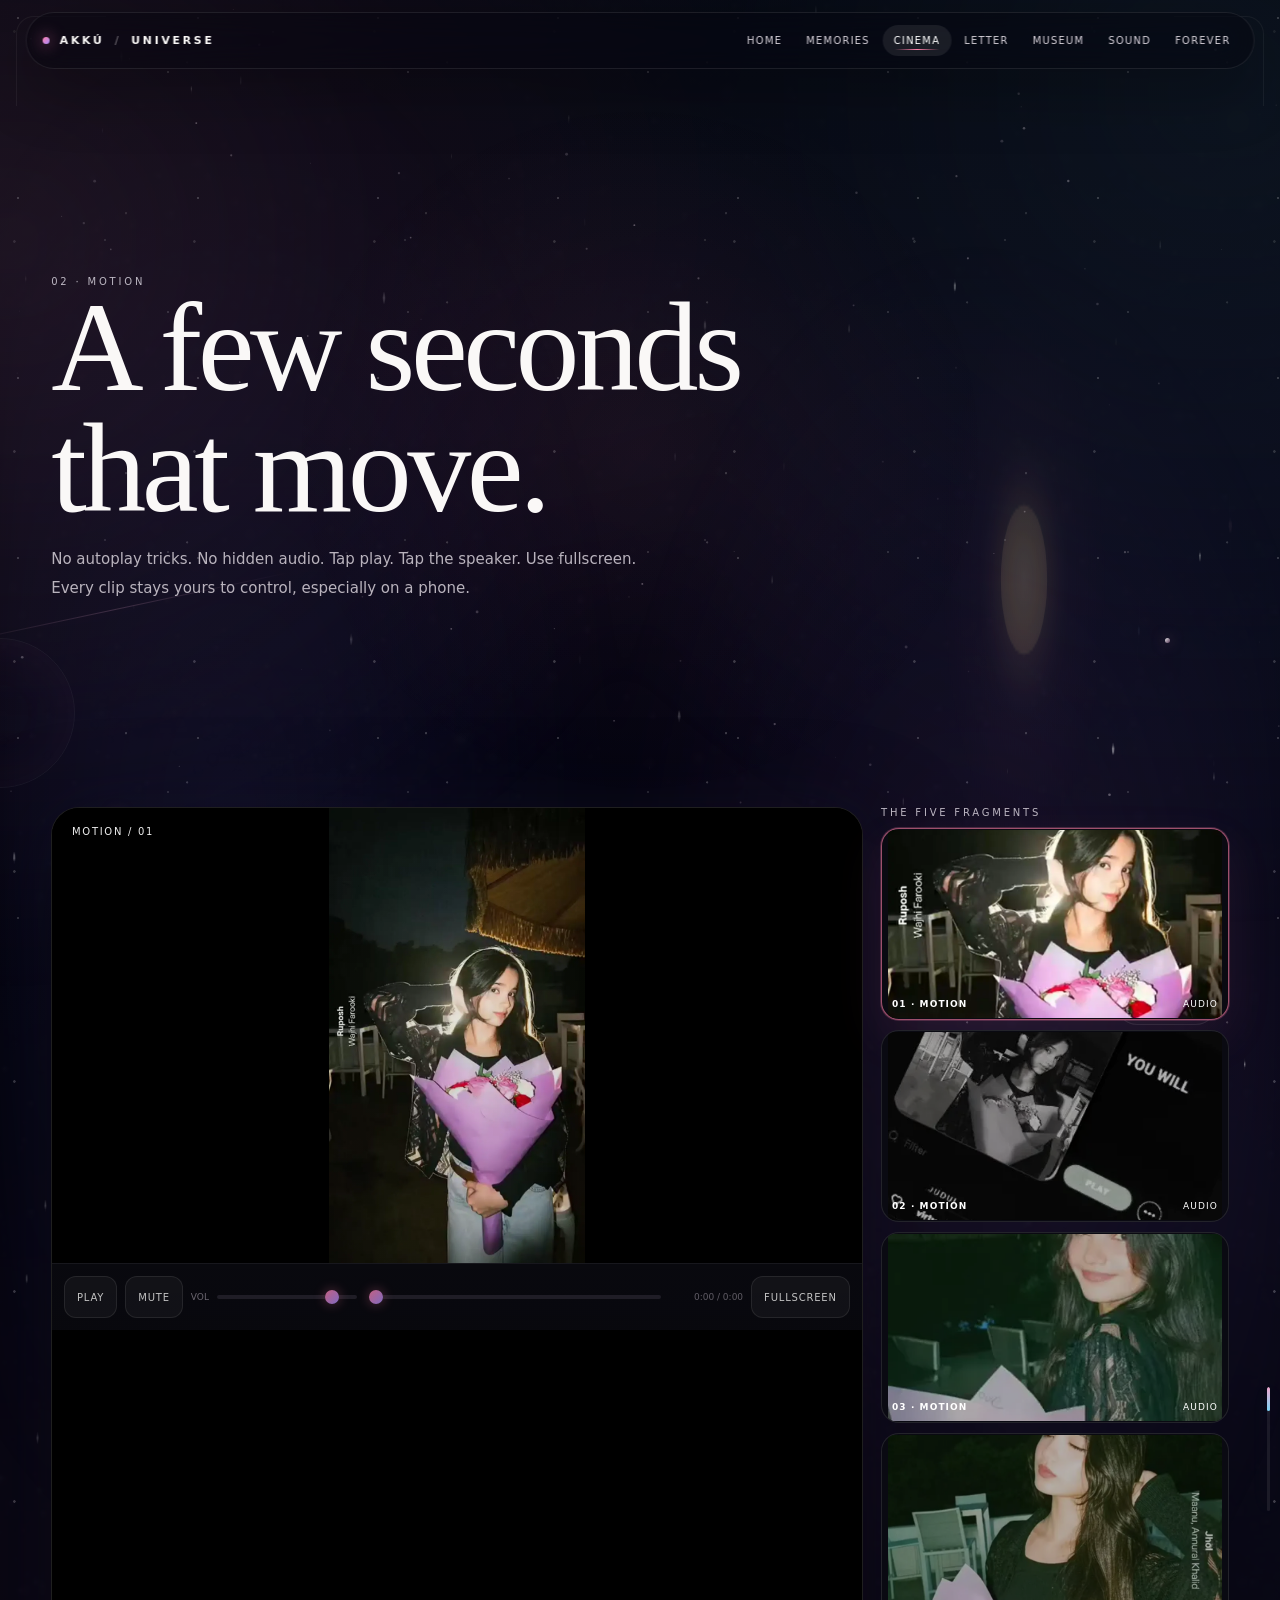
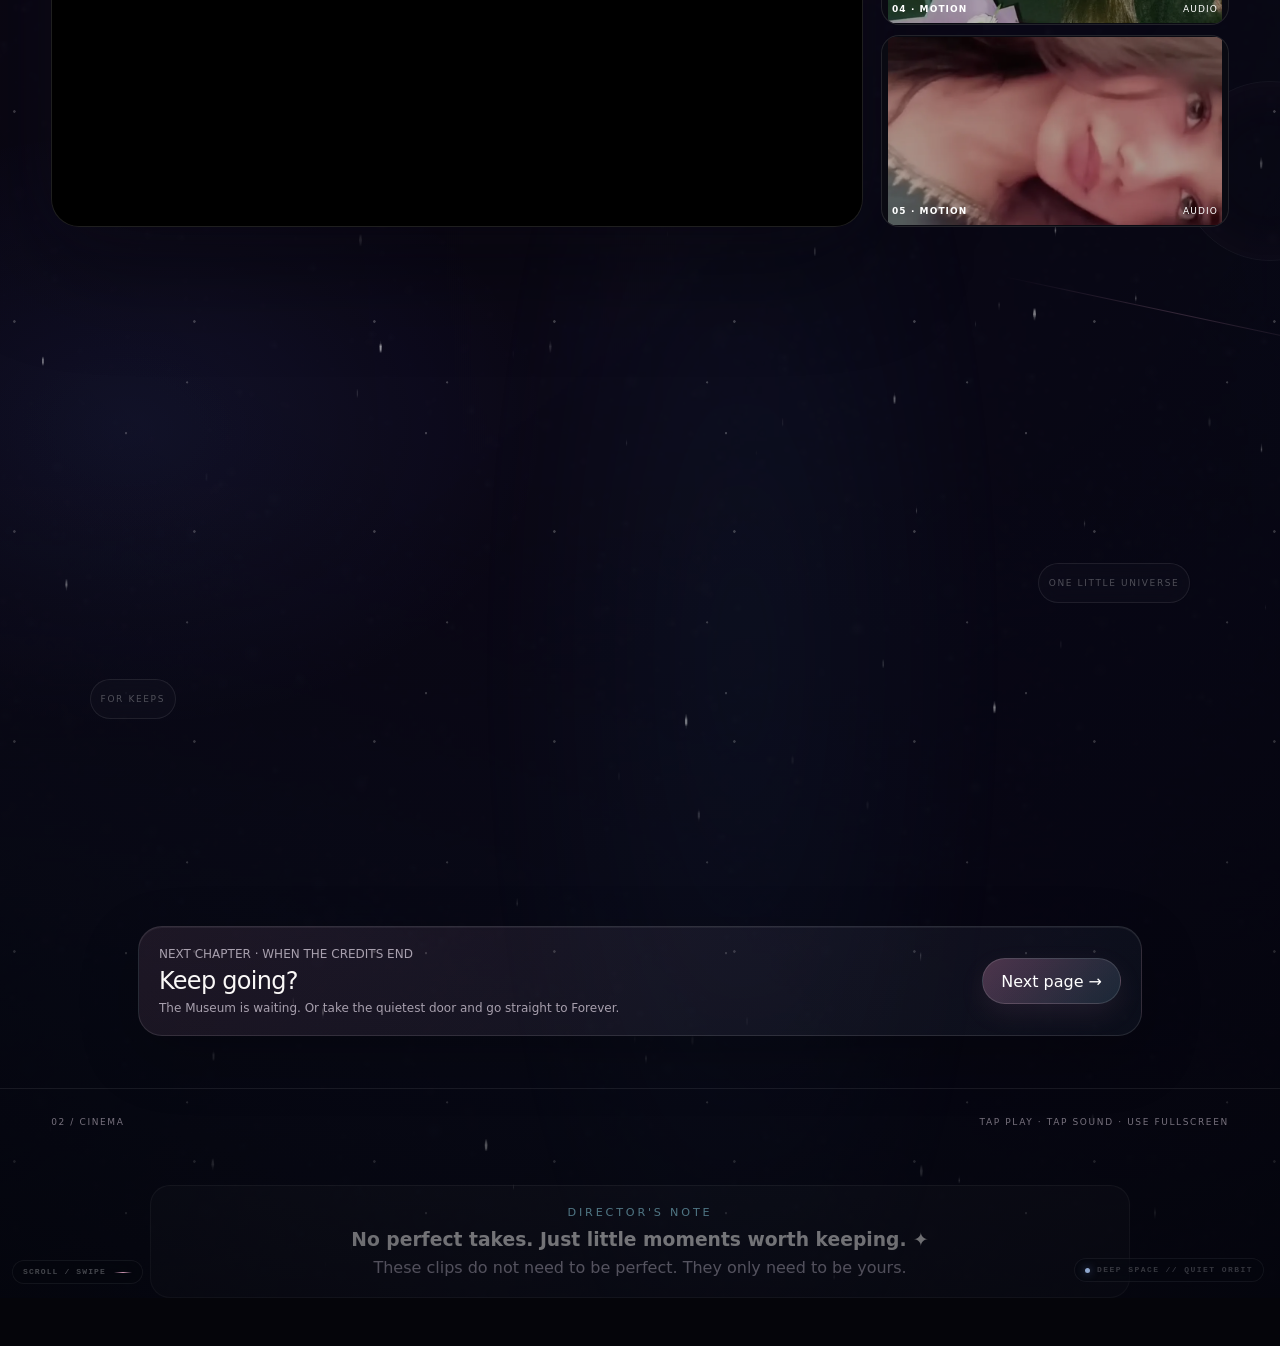
==== cinema.html @ 3331b081 "Final website update" ====
<!doctype html><html lang="en"><head><meta charset="utf-8"><meta name="viewport" content="width=device-width,initial-scale=1,viewport-fit=cover"><meta name="theme-color" content="#05050a"><link rel="stylesheet" href="styles.css"><link rel="manifest" href="manifest.json"><meta name="color-scheme" content="dark"><title>Cinema · AKKÚ</title><style id="cinema-next-12">.cinema-next-cta{max-width:1080px;margin:28px auto 54px;padding:0 18px}.cinema-next-cta .next-card{display:grid;grid-template-columns:1fr auto;gap:24px;align-items:center;padding:26px 28px;border-radius:28px;background:linear-gradient(135deg,rgba(255,160,211,.09),rgba(132,224,255,.055));border:1px solid rgba(255,255,255,.12);box-shadow:0 24px 80px rgba(0,0,0,.28),inset 0 1px rgba(255,255,255,.08)}.cinema-next-cta .eyebrow{font-size:10px;letter-spacing:.22em;text-transform:uppercase;color:#9deaff}.cinema-next-cta h3{margin:7px 0 6px;font-size:clamp(24px,4vw,38px);letter-spacing:-.03em}.cinema-next-cta p{margin:0;max-width:650px;color:#aaa7b3;line-height:1.65}.cinema-next-cta .next-actions{display:flex;gap:10px;flex-wrap:wrap;justify-content:flex-end}.cinema-next-cta a{min-height:46px;padding:0 18px;border-radius:999px;text-decoration:none;color:#fff;display:inline-flex;align-items:center;justify-content:center;border:1px solid rgba(255,255,255,.13);background:rgba(255,255,255,.05);transition:transform .25s ease,background .25s ease}.cinema-next-cta a.primary{background:linear-gradient(135deg,rgba(255,157,206,.25),rgba(141,228,255,.13))}.cinema-next-cta a:hover{transform:translateY(-3px)}@media(max-width:700px){.cinema-next-cta{padding:12px 14px 38px}.cinema-next-cta .next-card{grid-template-columns:1fr;padding:21px;border-radius:22px}.cinema-next-cta .next-actions{justify-content:stretch}.cinema-next-cta a{flex:1 1 100%}}</style>


<style id="cinema-next-ios">
.cinema-next-ios{max-width:1040px;margin:18px auto 72px;padding:0 18px}
.cinema-next-ios .card{z-index:1;
  position:relative;overflow:hidden;display:flex;align-items:center;justify-content:space-between;gap:18px;
  padding:18px 20px;border:1px solid rgba(255,255,255,.11);border-radius:24px;
  background:linear-gradient(135deg,rgba(255,170,215,.09),rgba(134,224,255,.045));
  box-shadow:0 20px 60px rgba(0,0,0,.24),inset 0 1px rgba(255,255,255,.06);
}
.cinema-next-ios .meta{color:#a8a0ae;font-size:12px;line-height:1.5}
.cinema-next-ios .title{font-size:24px;letter-spacing:-.03em;margin:4px 0}
.cinema-next-ios a{
  flex:0 0 auto;min-height:46px;padding:0 18px;border-radius:999px;text-decoration:none;color:#fff;
  display:inline-flex;align-items:center;justify-content:center;border:1px solid rgba(255,255,255,.13);
  background:linear-gradient(135deg,rgba(255,160,211,.26),rgba(133,222,255,.12));
  box-shadow:0 10px 28px rgba(255,160,211,.08);transition:transform .3s var(--ios-spring),box-shadow .3s ease
}
.cinema-next-ios a:hover{transform:translateY(-3px) scale(1.02);box-shadow:0 16px 34px rgba(255,160,211,.14)}
@media(max-width:680px){
 .cinema-next-ios{padding:0 14px 44px}
 .cinema-next-ios .card{z-index:1;display:block;padding:18px}
 .cinema-next-ios a{width:100%;margin-top:14px}
}
</style>




<style id="safe-page-transition">
body.safe-page-enter{animation:safeIn .45s cubic-bezier(.16,1,.3,1) both}
body.safe-page-exit{animation:safeOut .18s ease both;pointer-events:none}
@keyframes safeIn{from{opacity:.01;transform:translateY(6px)}to{opacity:1;transform:none}}
@keyframes safeOut{to{opacity:.9;transform:translateX(-8px);filter:blur(1px)}}
@media(prefers-reduced-motion:reduce){body.safe-page-enter,body.safe-page-exit{animation:none!important}}
</style>
<style id="akk-decorations">
:root{
  --akk-pink: rgba(255,164,214,.72);
  --akk-blue: rgba(144,226,255,.52);
  --akk-white: rgba(255,255,255,.14);
}
body{position:relative;isolation:isolate}
.akk-ambient{
  position:fixed;inset:0;z-index:0;pointer-events:none;overflow:hidden;
}
.akk-ambient::before{
  content:"";position:absolute;inset:-15%;
  background:
   radial-gradient(circle at 12% 18%,rgba(255,160,214,.10),transparent 22%),
   radial-gradient(circle at 85% 14%,rgba(126,217,255,.08),transparent 24%),
   radial-gradient(circle at 60% 82%,rgba(255,170,220,.06),transparent 25%);
  filter:blur(25px);
  animation:akkDrift 18s ease-in-out infinite alternate;
}
.akk-ambient::after{
  content:"";position:absolute;inset:0;
  opacity:.24;
  background-image:
   radial-gradient(circle at 10% 10%,rgba(255,255,255,.75) 0 1px,transparent 1.5px),
   radial-gradient(circle at 70% 30%,rgba(255,255,255,.55) 0 1px,transparent 1.5px),
   radial-gradient(circle at 35% 80%,rgba(255,255,255,.45) 0 1px,transparent 1.5px);
  background-size:180px 180px,240px 240px,300px 300px;
  animation:akkStars 24s linear infinite;
}
.akk-deco{
  position:fixed;inset:0;z-index:1;pointer-events:none;
}
.akk-deco .corner{
  position:absolute;width:90px;height:90px;opacity:.55;
  border:1px solid rgba(255,255,255,.10);
}
.akk-deco .tl{left:16px;top:16px;border-right:0;border-bottom:0;border-radius:18px 0 0 0}
.akk-deco .tr{right:16px;top:16px;border-left:0;border-bottom:0;border-radius:0 18px 0 0}
.akk-deco .bl{left:16px;bottom:16px;border-right:0;border-top:0;border-radius:0 0 0 18px}
.akk-deco .br{right:16px;bottom:16px;border-left:0;border-top:0;border-radius:0 0 18px 0}
.akk-deco .orbit{
  position:absolute;width:150px;height:150px;border-radius:50%;
  border:1px solid rgba(255,255,255,.05);
  box-shadow:0 0 60px rgba(255,160,214,.04) inset;
}
.akk-deco .o1{left:-75px;top:22%}
.akk-deco .o2{right:-80px;top:58%;width:180px;height:180px}
.akk-deco .spark{
  position:absolute;width:5px;height:5px;border-radius:50%;
  background:linear-gradient(135deg,rgba(255,255,255,.9),rgba(255,159,213,.3));
  box-shadow:0 0 14px rgba(255,170,218,.5);
  animation:akkFloat 5s ease-in-out infinite;
}
.akk-deco .s1{left:9%;top:28%}.akk-deco .s2{left:91%;top:22%;animation-delay:1s}
.akk-deco .s3{left:15%;top:72%;animation-delay:2s}.akk-deco .s4{left:84%;top:79%;animation-delay:3s}
.akk-deco .pill{
  position:absolute;padding:7px 10px;border-radius:999px;
  border:1px solid rgba(255,255,255,.08);
  background:rgba(255,255,255,.02);
  color:rgba(255,255,255,.28);font-size:9px;letter-spacing:.18em;text-transform:uppercase;
  backdrop-filter:blur(12px);-webkit-backdrop-filter:blur(12px);
}
.akk-deco .p1{left:5%;top:48%}.akk-deco .p2{right:5%;top:34%}
.akk-deco .p3{left:7%;bottom:20%}.akk-deco .p4{right:7%;bottom:24%}
.akk-glowline{
  position:fixed;z-index:1;pointer-events:none;height:1px;width:28vw;max-width:420px;
  background:linear-gradient(90deg,transparent,rgba(255,183,221,.4),transparent);
  filter:blur(.6px);opacity:.45;transform:rotate(-12deg);
}
.akk-glowline.l1{top:21%;left:-5%}.akk-glowline.l2{top:66%;right:-6%;transform:rotate(12deg)}
@keyframes akkDrift{from{transform:translate3d(-1.5%,0,0) scale(1)}to{transform:translate3d(1.5%,1%,0) scale(1.04)}}
@keyframes akkStars{from{transform:translate3d(0,0,0)}to{transform:translate3d(-30px,-18px,0)}}
@keyframes akkFloat{0%,100%{transform:translate3d(0,0,0) scale(.8);opacity:.28}50%{transform:translate3d(0,-14px,0) scale(1.2);opacity:.9}}
@media(max-width:700px){
 .akk-deco .corner{width:55px;height:55px}
 .akk-deco .pill{display:none}
 .akk-deco .o1,.akk-deco .o2{opacity:.45}
 .akk-glowline{width:34vw}
}
@media(prefers-reduced-motion:reduce){
 .akk-ambient::before,.akk-ambient::after,.akk-deco .spark,{animation:none!important}
}
</style>


<style id="akk-galaxy-background">
.akk-cosmos{position:fixed;inset:0;z-index:1;pointer-events:none;overflow:hidden}
.akk-cosmos canvas{width:100%;height:100%;display:block;opacity:.9}
.akk-cosmos .galaxy-haze{position:absolute;inset:0;background:radial-gradient(ellipse at 18% 28%,rgba(105,115,255,.08),transparent 27%),radial-gradient(ellipse at 76% 34%,rgba(214,128,245,.08),transparent 28%),radial-gradient(ellipse at 58% 78%,rgba(95,193,255,.05),transparent 25%);filter:blur(16px)}
.akk-cosmos .cosmic-vignette{position:absolute;inset:0;background:radial-gradient(circle at 50% 50%,transparent 38%,rgba(2,3,9,.28) 72%,rgba(2,3,9,.72) 100%)}
.akk-cosmos .cosmic-hud{position:absolute;right:16px;bottom:16px;display:flex;gap:7px;align-items:center;padding:7px 10px;border-radius:999px;background:rgba(8,9,17,.24);border:1px solid rgba(255,255,255,.06);backdrop-filter:blur(12px);color:rgba(255,255,255,.2);font:600 8px/1 ui-monospace,SFMono-Regular,Menlo,monospace;letter-spacing:.18em;text-transform:uppercase}
.akk-cosmos .dot{width:5px;height:5px;border-radius:50%;background:rgba(177,208,255,.8);box-shadow:0 0 9px rgba(146,189,255,.55)}
@media(max-width:700px){.akk-cosmos .cosmic-hud{display:none}}
@media(prefers-reduced-motion:reduce){.akk-cosmos{display:none!important}}
</style>
<style id="akk-brightness-fix">
/* Keep the cosmic background atmospheric while restoring readable luminance on later rooms. */
body::after{
  content:"";
  position:fixed;
  inset:0;
  z-index:0;
  pointer-events:none;
  background:linear-gradient(
    180deg,
    rgba(255,255,255,.025) 0%,
    rgba(255,255,255,.012) 52%,
    rgba(255,255,255,.035) 100%
  );
  opacity:.8;
}
main,.screen,.page,.room,.museum-wrap,.letter-wrap,.cinema-wrap,.sound-wrap,.memory-wrap{
  position:relative;
  z-index:3;
}
@media(max-width:700px){
  body::after{opacity:.92}
}
</style>

<style id="akk-late-room-brightness">
/* Later-room readability: lift surfaces without washing out the night-sky aesthetic. */
.museum-wrap, .letter-wrap, .cinema-wrap, .sound-wrap, .memory-wrap{
  filter:brightness(1.07) saturate(1.03);
}
.museum-wrap .card, .letter-wrap .card, .cinema-wrap .card, .sound-wrap .card, .memory-wrap .card{
  box-shadow:0 18px 70px rgba(0,0,0,.18),inset 0 1px rgba(255,255,255,.055);
}
</style>

<style id="akk-rich-decor">
.akk-rich-layer{
 position:fixed;inset:0;z-index:2;pointer-events:none;overflow:hidden;mix-blend-mode:normal;opacity:.12;
}
.akk-rich-layer .dust{
 position:absolute;inset:-10%;
 background-image:url("assets/cosmic_decor/cosmic_layer_1.webp");
 background-size:cover;background-position:center;
 animation:akkDust 40s ease-in-out infinite alternate;
}
.akk-rich-layer .neb{
 position:absolute;inset:-12%;
 background-image:url("assets/cosmic_decor/cosmic_layer_2.webp");
 background-size:cover;mix-blend-mode:screen;opacity:.7;
 animation:akkNeb 52s linear infinite alternate;
}
.akk-rich-layer .flare{
 position:absolute;inset:-8%;
 background-image:url("assets/cosmic_decor/cosmic_layer_3.webp");
 background-size:cover;opacity:.46;
 animation:akkFlare 34s ease-in-out infinite alternate;
}
.akk-rich-layer img{
 position:absolute;right:-3vw;top:7vh;width:min(26vw,320px);height:auto;opacity:.16;
 filter:drop-shadow(0 0 28px rgba(255,170,210,.22));
 animation:akkOrbitFloat 18s ease-in-out infinite;
}
@keyframes akkDust{from{transform:translate3d(-2%,-1%,0) scale(1.02)}to{transform:translate3d(2%,1%,0) scale(1.06)}}
@keyframes akkNeb{from{transform:translate3d(2%,0,0) rotate(-.4deg)}to{transform:translate3d(-2%,1%,0) rotate(.4deg)}}
@keyframes akkFlare{from{transform:translate3d(0,2%,0) scale(1.03)}to{transform:translate3d(-1%,-2%,0) scale(1.08)}}
@keyframes akkOrbitFloat{0%,100%{transform:translate3d(0,0,0) rotate(-3deg)}50%{transform:translate3d(-10px,13px,0) rotate(2deg)}}
@media(max-width:700px){.akk-rich-layer{opacity:.14}.akk-rich-layer img{width:190px;top:5vh;right:-55px;opacity:.18}}
@media(prefers-reduced-motion:reduce){.akk-rich-layer *{animation:none!important}}
</style>

<style id="akk-scroll-tech">
html{scroll-behavior:smooth}
body{--akk-scroll-p:0}
.akk-scroll-ui{position:fixed;right:10px;top:50%;transform:translateY(-50%);z-index:9996;width:3px;height:124px;border-radius:999px;background:rgba(255,255,255,.08);box-shadow:0 0 20px rgba(150,210,255,.08);pointer-events:none;overflow:hidden}
.akk-scroll-ui::after{content:"";position:absolute;left:0;top:0;width:100%;height:calc(24px + var(--akk-scroll-p)*100px);max-height:100%;border-radius:999px;background:linear-gradient(180deg,rgba(255,176,216,.95),rgba(128,221,255,.95));box-shadow:0 0 16px rgba(150,210,255,.35)}
.akk-velocity-glow{position:fixed;inset:0;z-index:9995;pointer-events:none;opacity:0;background:radial-gradient(circle at 50% 50%,rgba(152,214,255,.06),transparent 38%);transition:opacity .18s ease}
body.akk-fast-scroll .akk-velocity-glow{opacity:1}
/* Safe scroll animation: content is ALWAYS visible; motion is progressive only. */
.akk-reveal{opacity:1;transform:translate3d(0,20px,0);transition:transform .58s cubic-bezier(.16,1,.3,1)}
.akk-reveal.is-visible{transform:none}
.akk-parallax{--akk-px:0;transform:translate3d(0,var(--akk-px),0);transition:transform .12s linear}
.akk-swipe-cue{position:fixed;left:12px;bottom:14px;z-index:9994;display:flex;align-items:center;gap:8px;padding:7px 10px;border-radius:999px;color:rgba(255,255,255,.26);font:600 8px/1 ui-monospace,SFMono-Regular,Menlo,monospace;letter-spacing:.14em;text-transform:uppercase;background:rgba(8,9,17,.22);border:1px solid rgba(255,255,255,.06);backdrop-filter:blur(12px);pointer-events:none}
.akk-swipe-cue i{display:inline-block;width:18px;height:1px;background:linear-gradient(90deg,transparent,rgba(255,186,220,.8),transparent);position:relative;overflow:hidden}.akk-swipe-cue i::after{content:"";position:absolute;left:-100%;top:0;width:100%;height:100%;background:#fff;animation:akkSweep 1.6s cubic-bezier(.16,1,.3,1) infinite}
@keyframes akkSweep{to{left:100%}}
/* Guarantee page content stays above every decorative fixed layer. */
main,.topbar,nav,footer,.footer{position:relative;z-index:8}
main > *,main section,main article,.museum-wrap,.forever-panel,.end-card{position:relative;z-index:8}
@media(max-width:700px){.akk-scroll-ui{right:6px;height:86px}.akk-swipe-cue{left:8px;bottom:9px;font-size:7px}}
@media(prefers-reduced-motion:reduce){.akk-reveal{transform:none;transition:none}.akk-parallax{transform:none!important}.akk-swipe-cue,.akk-velocity-glow{display:none}}
</style>
<style id="akk-final-safety">
main,.topbar,footer{position:relative;z-index:8}
.museum-wrap,.museum-next,.museum-top-next,.forever-hero,.forever-chapters,.forever-panel,.end-card,.forever-end-nav{position:relative;z-index:8}
.akk-rich-layer,.akk-cosmos,.akk-ambient,.akk-deco,.akk-glowline{z-index:1!important}
/* These rooms should never become visually empty due to a missed animation callback. */
.museum-wrap,.museum-next,.museum-top-next,.forever-panel,.end-card{opacity:1!important;visibility:visible!important}
</style></head><body><nav class="topbar"><a class="brand" href="index.html"><span class="brand-dot"></span>AKKÚ <i>/</i> UNIVERSE</a><div class="nav-links"><a href="index.html">Home</a><a href="memories.html">Memories</a><a class="active" href="cinema.html">Cinema</a><a href="letter.html">Letter</a><a href="museum.html">Museum</a><a href="soundtrack.html">Sound</a><a href="forever.html">Forever</a></div><button class="nav-menu" data-menu>☰</button></nav><div class="mobile-menu" data-menu-panel><div class="mobile-menu-inner"><div class="mini-label">THE ROOMS</div><a href="index.html">00 · Home</a><a href="memories.html">01 · Memories</a><a href="cinema.html">02 · Cinema</a><a href="letter.html">03 · Letter</a><a href="museum.html">04 · Museum</a><a href="soundtrack.html">05 · Soundtrack</a><a href="forever.html">06 · Forever</a></div></div><div class="cursor"></div><div class="lumen"></div><div class="page-wipe" data-page-wipe><span>opening the next room</span></div><div class="toast" data-toast></div><div class="progress"><span data-progress></span></div>
<main><section class="room-hero"><div class="wrap"><div class="eyebrow reveal">02 · motion</div><h1 class="display reveal">A few seconds<br>that move.</h1><p class="reveal">No autoplay tricks. No hidden audio. Tap play. Tap the speaker. Use fullscreen. Every clip stays yours to control, especially on a phone.</p></div></section><section class="cinema-layout"><div class="wrap cinema-grid"><div class="video-frame reveal"><div class="video-title" data-v-title>motion / 01</div><div class="video-overlay"></div><video data-main-video playsinline preload="metadata" poster="assets/v01.webp"></video><div class="video-controls"><button data-v-play>Play</button><button data-v-mute>Sound on</button><label style="display:flex;align-items:center;gap:6px;font-size:9px;color:#8d8794">VOL <input class="range" data-v-volume type="range" min="0" max="1" step=".01" value=".86"></label><input class="range wide" data-v-seek type="range" min="0" max="100" value="0"><span data-v-time style="font-size:9px;color:#7f7a86;min-width:72px;text-align:right">0:00 / 0:00</span><button data-video-fullscreen>Fullscreen</button></div></div><div class="video-side reveal"><div class="mini-label">THE FIVE FRAGMENTS</div><button class="video-thumb active" data-video-index="0"><img src="assets/v01.webp" alt="video 1"><span class="meta"><b>01 · motion</b><span>audio</span></span></button><button class="video-thumb" data-video-index="1"><img src="assets/v02.webp" alt="video 2"><span class="meta"><b>02 · motion</b><span>audio</span></span></button><button class="video-thumb" data-video-index="2"><img src="assets/v03.webp" alt="video 3"><span class="meta"><b>03 · motion</b><span>audio</span></span></button><button class="video-thumb" data-video-index="3"><img src="assets/v04.webp" alt="video 4"><span class="meta"><b>04 · motion</b><span>audio</span></span></button><button class="video-thumb" data-video-index="4"><img src="assets/v05.webp" alt="video 5"><span class="meta"><b>05 · motion</b><span>audio</span></span></button></div></div></section><section class="cinema-note"><div class="wrap"><div class="cinema-note-card reveal"><div class="mini-label">A LITTLE NOTE FROM THE CUTTING ROOM</div><h2>Keep the volume up.<br>Some memories sound better in motion.</h2><p>These little clips do not need to be perfect. They just need to be yours. Watch one, smile, replay it, and let the ordinary bits become the ones you remember most.</p><div class="cinema-note-pills"><span>play it twice</span><span>notice the tiny things</span><span>keep the moment</span></div></div></div></section>
<section class="cinema-next-ios" aria-label="Next room">
  <div class="card">
    <div>
      <div class="meta">NEXT CHAPTER · WHEN THE CREDITS END</div>
      <div class="title">Keep going?</div>
      <div class="meta">The Museum is waiting. Or take the quietest door and go straight to Forever.</div>
    </div>
    <a href="museum.html">Next page →</a>
  </div>
</section>
</main><footer class="footer"><div>02 / CINEMA</div><div class="footer-right">tap play · tap sound · use fullscreen</div></footer>
<section id="cinema-bottom-note" style="max-width:980px;margin:24px auto 48px;padding:20px 18px;border-radius:20px;background:rgba(255,255,255,.035);border:1px solid rgba(255,255,255,.1);text-align:center">
  <div style="font-size:.7rem;letter-spacing:.25em;text-transform:uppercase;color:#9deaff">director's note</div>
  <h3 style="margin:10px 0 8px">No perfect takes. Just little moments worth keeping. ✦</h3>
  <p style="margin:0;color:#bdb6c8">These clips do not need to be perfect. They only need to be yours.</p>
</section>




</div><script src="app.js"></script>


<script id="safe-page-transition-js">
(()=>{
 const reduce=matchMedia?.('(prefers-reduced-motion: reduce)')?.matches;
 if(!reduce) requestAnimationFrame(()=>document.body.classList.add('safe-page-enter'));
 document.addEventListener('click',e=>{
  const a=e.target.closest('a[href]'); if(!a) return;
  const h=a.getAttribute('href');
  if(!h || h[0]==='#' || /^(https?:|mailto:|tel:|javascript:)/i.test(h) || a.target==='_blank') return;
  let u; try{u=new URL(h,location.href)}catch{return}
  if(u.origin!==location.origin || reduce) return;
  e.preventDefault(); document.body.classList.add('safe-page-exit'); setTimeout(()=>location.assign(u.href),150);
 },{passive:false});
})();
</script>
<script id="akk-decorations-js">
(()=>{"use strict";
const reduce=window.matchMedia?.("(prefers-reduced-motion: reduce)")?.matches;
const ambient=document.createElement("div");ambient.className="akk-ambient";
const deco=document.createElement("div");deco.className="akk-deco";
deco.innerHTML=`
  <span class="corner tl"></span><span class="corner tr"></span>
  <span class="corner bl"></span><span class="corner br"></span>
  <span class="orbit o1"></span><span class="orbit o2"></span>
  <span class="spark s1"></span><span class="spark s2"></span><span class="spark s3"></span><span class="spark s4"></span>
  <span class="pill p1">made slowly</span><span class="pill p2">stay awhile</span>
  <span class="pill p3">for keeps</span><span class="pill p4">one little universe</span>
`;
document.body.prepend(ambient,deco);
const l1=document.createElement("div");l1.className="akk-glowline l1";
const l2=document.createElement("div");l2.className="akk-glowline l2";
document.body.append(l1,l2);
if(!reduce){
  const count=window.innerWidth<700?5:8;
  for(let i=0;i<count;i++){
    const p=document.createElement("span");p.className="";
    p.style.left=(5+Math.random()*90)+"vw";
    p.style.animationDelay=(-Math.random()*9)+"s";
    p.style.animationDuration=(7+Math.random()*5)+"s";
    document.body.appendChild(p);
  }
}
})();
</script>


<script id="akk-galaxy-background-js">
(()=>{"use strict";const reduce=window.matchMedia?.("(prefers-reduced-motion: reduce)")?.matches;if(reduce)return;
const wrap=document.createElement("div");wrap.className="akk-cosmos";wrap.innerHTML='<canvas aria-hidden="true"></canvas><div class="galaxy-haze"></div><div class="cosmic-vignette"></div><div class="cosmic-hud"><span class="dot"></span><span>deep space // quiet orbit</span></div>';document.body.prepend(wrap);
const c=wrap.querySelector("canvas"),ctx=c.getContext("2d",{alpha:true});let dpr=Math.min(devicePixelRatio||1,1.5),w=0,h=0,t=0,last=performance.now(),lastFrame=0;
function resize(){dpr=Math.min(devicePixelRatio||1,2);w=innerWidth;h=innerHeight;c.width=w*dpr;c.height=h*dpr;ctx.setTransform(dpr,0,0,dpr,0,0)}addEventListener("resize",resize,{passive:true});resize();
const stars=Array.from({length:Math.min(180,Math.max(90,Math.floor(w*h/9000)))},()=>({x:Math.random(),y:Math.random(),r:.3+Math.random()*1.1,a:.12+Math.random()*.55,p:Math.random()*6.28,s:.35+Math.random()*1.2}));
const neb=Array.from({length:7},(_,i)=>({x:.08+Math.random()*.84,y:.08+Math.random()*.84,rx:.1+.08*Math.random(),ry:.035+.035*Math.random(),rot:Math.random()*6.28,a:.018+.022*Math.random(),h:i%2}));
const planets=[{d:.14,r:1.2,sp:.22,c:"rgba(160,190,255,.55)"},{d:.25,r:1.8,sp:-.13,c:"rgba(255,200,225,.5)"},{d:.36,r:2.3,sp:.08,c:"rgba(160,228,255,.46)"},{d:.48,r:1.5,sp:.055,c:"rgba(214,171,255,.45)"}];
function draw(now=performance.now()){if(now-lastFrame<33){requestAnimationFrame(draw);return}lastFrame=now;const dt=Math.min(.05,(now-last)/1000);last=now;t+=dt;ctx.clearRect(0,0,w,h);
for(const s of stars){const tw=.55+.45*Math.sin(t*s.s+s.p);ctx.globalAlpha=s.a*tw;ctx.fillStyle="#fff";ctx.beginPath();ctx.arc(s.x*w,s.y*h,s.r,0,6.283);ctx.fill()}
for(const n of neb){ctx.save();ctx.translate(n.x*w,n.y*h);ctx.rotate(n.rot+t*.003*(n.h?1:-1));const g=ctx.createRadialGradient(0,0,0,0,0,n.rx*w);g.addColorStop(0,n.h?`rgba(202,170,255,${n.a})`:`rgba(110,196,255,${n.a})`);g.addColorStop(1,"rgba(0,0,0,0)");ctx.scale(1,n.ry/n.rx);ctx.fillStyle=g;ctx.beginPath();ctx.arc(0,0,n.rx*w,0,6.283);ctx.fill();ctx.restore()}
ctx.save();ctx.translate(w*.52,h*.55);ctx.rotate(-.27);const bw=Math.max(w,h)*1.25,bh=Math.max(90,h*.22),band=ctx.createLinearGradient(-bw*.5,0,bw*.5,0);band.addColorStop(0,"rgba(0,0,0,0)");band.addColorStop(.22,"rgba(120,140,255,.025)");band.addColorStop(.48,"rgba(237,218,255,.09)");band.addColorStop(.62,"rgba(142,171,255,.035)");band.addColorStop(1,"rgba(0,0,0,0)");ctx.fillStyle=band;ctx.filter="blur(12px)";ctx.fillRect(-bw*.5,-bh*.5,bw,bh);ctx.filter="none";ctx.restore();
const cx=w*.8,cy=h*.2,base=Math.min(w,h)*.92,sun=Math.max(10,base*.028);
for(const p of planets){const rd=base*p.d;ctx.save();ctx.translate(cx,cy);ctx.rotate(t*p.sp);ctx.strokeStyle="rgba(220,225,255,.08)";ctx.lineWidth=.8;ctx.beginPath();ctx.arc(0,0,rd,0,6.283);ctx.stroke();ctx.rotate(t*p.sp*.25);ctx.fillStyle=p.c;ctx.shadowColor=p.c;ctx.shadowBlur=8;ctx.beginPath();ctx.arc(rd,0,p.r,0,6.283);ctx.fill();ctx.restore()}
const g=ctx.createRadialGradient(cx,cy,0,cx,cy,sun*4);g.addColorStop(0,"rgba(255,247,220,.95)");g.addColorStop(.16,"rgba(255,202,125,.8)");g.addColorStop(.46,"rgba(255,145,186,.18)");g.addColorStop(1,"rgba(255,120,180,0)");ctx.fillStyle=g;ctx.beginPath();ctx.arc(cx,cy,sun*4,0,6.283);ctx.fill();ctx.fillStyle="rgba(255,219,150,.92)";ctx.shadowColor="rgba(255,183,120,.5)";ctx.shadowBlur=18;ctx.beginPath();ctx.arc(cx,cy,sun,0,6.283);ctx.fill();ctx.shadowBlur=0;requestAnimationFrame(draw)}requestAnimationFrame(draw);
})();
</script>
<script id="akk-rich-decor-js">
(()=>{"use strict";
const reduce=window.matchMedia?.("(prefers-reduced-motion: reduce)")?.matches;
const wrap=document.createElement("div");wrap.className="akk-rich-layer";
wrap.innerHTML='<div class="dust"></div><div class="neb"></div><div class="flare"></div><img src="assets/cosmic_decor/solar_orbit_overlay.svg" alt="" aria-hidden="true">';
document.body.prepend(wrap);
if(reduce) wrap.style.opacity=".08";
})();
</script>

<script id="akk-scroll-tech-js">
(()=>{"use strict";
const reduce=window.matchMedia?.("(prefers-reduced-motion: reduce)")?.matches;
const ui=document.createElement("div");ui.className="akk-scroll-ui";
const glow=document.createElement("div");glow.className="akk-velocity-glow";
const cue=document.createElement("div");cue.className="akk-swipe-cue";cue.innerHTML="<span>scroll / swipe</span><i></i>";
document.body.append(ui,glow,cue);
const candidates=[...document.querySelectorAll("main > section, main > article, .forever-panel, .museum-wrap, .museum-next, .museum-top-next, .end-card")];
candidates.slice(0,140).forEach((el,i)=>{if(!el.classList.contains("akk-reveal"))el.classList.add("akk-reveal");if(i%3===1)el.style.transitionDelay=".05s";if(i%3===2)el.style.transitionDelay=".1s";});
if(!reduce && "IntersectionObserver" in window){const io=new IntersectionObserver(entries=>entries.forEach(e=>{if(e.isIntersecting){e.target.classList.add("is-visible");io.unobserve(e.target)}}),{threshold:.02,rootMargin:"180px 0px 120px 0px"});document.querySelectorAll(".akk-reveal").forEach(el=>io.observe(el));}
else document.querySelectorAll(".akk-reveal").forEach(el=>el.classList.add("is-visible"));
let lastY=scrollY,lastT=performance.now(),raf=0,fastTimer=0;
function tick(){raf=0;const max=Math.max(1,document.documentElement.scrollHeight-innerHeight);document.body.style.setProperty("--akk-scroll-p",(Math.max(0,Math.min(1,scrollY/max))).toFixed(3));const now=performance.now(),dy=scrollY-lastY,dt=Math.max(16,now-lastT),vel=Math.min(2.4,Math.abs(dy)/(dt/16));if(!reduce&&vel>.85){document.body.classList.add("akk-fast-scroll");clearTimeout(fastTimer);fastTimer=setTimeout(()=>document.body.classList.remove("akk-fast-scroll"),160);}lastY=scrollY;lastT=now;}
addEventListener("scroll",()=>{if(!raf)raf=requestAnimationFrame(tick)},{passive:true});addEventListener("resize",tick,{passive:true});tick();
if(!reduce){const pars=[...document.querySelectorAll(".room-hero,.forever-hero")].slice(0,6);let pr=0;const onP=()=>{pars.forEach((el,i)=>{const r=el.getBoundingClientRect();if(r.bottom<0||r.top>innerHeight)return;const k=(i%2+1)*.018;el.style.setProperty("--akk-px",((innerHeight/2-(r.top+r.height/2))*k).toFixed(1)+"px")})};addEventListener("scroll",()=>{if(!pr)pr=requestAnimationFrame(()=>{pr=0;onP()})},{passive:true});onP();}
})();
</script>
</body></html>
---- styles.css ----
:root{
  --bg:#05050a;--bg2:#0b0a12;--ink:#faf8f7;--muted:#aaa7b1;--soft:#d9d5de;--line:rgba(255,255,255,.11);
  --rose:#ff7fa9;--rose2:#ffc2d4;--violet:#a98cff;--cyan:#9bdfff;--gold:#ffd7a4;
  --ease:cubic-bezier(.18,.86,.22,1);--max:1420px;--mx:50vw;--my:50vh;--vh:1vh
}
*{box-sizing:border-box}
html{background:var(--bg);color-scheme:dark;scroll-behavior:smooth}
body{margin:0;overflow-x:hidden;background:
 radial-gradient(1000px 700px at 70% -10%,rgba(169,140,255,.13),transparent 60%),
 radial-gradient(900px 700px at 10% 25%,rgba(255,127,169,.10),transparent 60%),
 linear-gradient(180deg,#05050a,#080710 55%,#05050a);color:var(--ink);font-family:Inter,ui-sans-serif,system-ui,-apple-system,BlinkMacSystemFont,"Segoe UI",sans-serif}
body::before{content:"";position:fixed;inset:0;pointer-events:none;z-index:1;background:radial-gradient(420px 420px at var(--mx) var(--my),rgba(255,255,255,.055),transparent 62%)}
body::after{content:"";position:fixed;inset:0;pointer-events:none;z-index:9990;opacity:.08;background-image:radial-gradient(rgba(255,255,255,.22) 1px,transparent 1px);background-size:3px 3px;mix-blend-mode:soft-light}
a{color:inherit}
button,a{font:inherit}
button{cursor:pointer}
img,video{display:block;max-width:100%}
:focus-visible{outline:2px solid var(--rose2);outline-offset:4px}

/* global chrome */
.progress{position:fixed;top:0;left:0;right:0;height:2px;z-index:12000;background:transparent}
.progress span{display:block;height:100%;width:0;background:linear-gradient(90deg,var(--rose),var(--violet),var(--cyan));box-shadow:0 0 20px rgba(255,127,169,.5)}
.topbar{position:fixed;z-index:11000;top:12px;left:50%;transform:translateX(-50%);width:min(96vw,var(--max));display:flex;align-items:center;justify-content:space-between;gap:14px;padding:12px 12px 12px 16px;border:1px solid rgba(255,255,255,.09);background:rgba(7,7,14,.52);backdrop-filter:blur(20px) saturate(130%);border-radius:999px;box-shadow:0 22px 60px rgba(0,0,0,.28)}
.brand{font-size:11px;letter-spacing:.24em;text-transform:uppercase;text-decoration:none;font-weight:800;display:flex;align-items:center;gap:10px;white-space:nowrap}
.brand-dot{width:7px;height:7px;border-radius:50%;background:linear-gradient(135deg,var(--rose),var(--violet));box-shadow:0 0 16px var(--rose)}
.brand i{font-style:normal;opacity:.35}
.nav-links{display:flex;align-items:center;gap:2px}
.nav-links a{font-size:10px;letter-spacing:.12em;text-transform:uppercase;text-decoration:none;color:#d9d4dc;padding:10px 11px;border-radius:999px;transition:.35s var(--ease)}
.nav-links a:hover,.nav-links a.active{background:rgba(255,255,255,.08);color:#fff}
.nav-menu{display:none;border:1px solid var(--line);background:rgba(255,255,255,.06);color:#fff;border-radius:999px;width:42px;height:42px}
.mobile-menu{position:fixed;inset:0;z-index:10500;display:grid;place-items:center;background:rgba(4,4,10,.9);backdrop-filter:blur(22px);opacity:0;pointer-events:none;transition:opacity .4s var(--ease)}
.mobile-menu.open{opacity:1;pointer-events:auto}
.mobile-menu-inner{width:min(88vw,460px);padding:28px;border:1px solid var(--line);border-radius:28px;background:linear-gradient(180deg,rgba(255,255,255,.08),rgba(255,255,255,.03));box-shadow:0 30px 90px rgba(0,0,0,.45)}
.mobile-menu-inner a{display:block;text-decoration:none;font-size:clamp(22px,6vw,34px);line-height:1.1;padding:10px 0;color:#f6f2f6}

.page-wipe{position:fixed;inset:0;z-index:14000;background:radial-gradient(circle at 50% 40%,#14131f,#05050a 60%);display:grid;place-items:center;opacity:0;pointer-events:none;transition:opacity .55s var(--ease)}
.page-wipe.show{opacity:1}.page-wipe span{font-size:10px;letter-spacing:.34em;text-transform:uppercase;color:#bdb7c5}

.toast{position:fixed;left:50%;bottom:28px;transform:translate(-50%,16px);z-index:13000;opacity:0;pointer-events:none;background:rgba(13,11,20,.88);border:1px solid var(--line);backdrop-filter:blur(16px);padding:12px 16px;border-radius:999px;font-size:11px;color:#ece8ee;transition:.4s var(--ease)}
.toast.show{opacity:1;transform:translate(-50%,0)}

.lumen{position:fixed;inset:0;pointer-events:none;z-index:2;background:radial-gradient(500px 500px at var(--mx) var(--my),rgba(255,126,169,.06),transparent 70%)}
.cursor{position:fixed;z-index:13000;left:0;top:0;width:28px;height:28px;border:1px solid rgba(255,255,255,.35);border-radius:50%;transform:translate(-50%,-50%);pointer-events:none;opacity:0;mix-blend-mode:difference;transition:opacity .2s}
.cursor::after{content:"";position:absolute;inset:9px;border-radius:50%;background:#fff}
.cursor.show{opacity:1}

.sound-dock{position:fixed;right:18px;bottom:18px;z-index:11000}
.sound-dock button{border:1px solid var(--line);background:rgba(8,7,14,.72);backdrop-filter:blur(16px);color:#fff;border-radius:999px;padding:10px 13px;display:flex;align-items:center;gap:10px;box-shadow:0 12px 40px rgba(0,0,0,.28)}
.eq-bars{display:flex;gap:2px;height:14px;align-items:end}.eq-bars i{display:block;width:2px;background:linear-gradient(var(--rose),var(--violet));border-radius:999px;height:5px}.eq-bars i:nth-child(2){height:11px}.eq-bars i:nth-child(3){height:8px}.eq-bars i:nth-child(4){height:12px}
.sound-panel{position:fixed;right:18px;bottom:72px;width:min(330px,calc(100vw - 36px));z-index:11000;opacity:0;transform:translateY(12px);pointer-events:none;padding:18px;border-radius:20px;border:1px solid var(--line);background:rgba(7,7,14,.88);backdrop-filter:blur(18px);box-shadow:0 20px 60px rgba(0,0,0,.4);transition:.35s var(--ease)}
.sound-panel.open{opacity:1;transform:none;pointer-events:auto}.panel-close{position:absolute;right:12px;top:10px;border:0;background:none;color:#fff;font-size:22px}
.sound-panel h3{margin:6px 0 5px;font-family:"Iowan Old Style",Georgia,serif;font-weight:600;font-size:28px}.sound-panel p{margin:0 0 15px;color:var(--muted);font-size:13px;line-height:1.7}
.sound-actions{display:flex;gap:8px;flex-wrap:wrap}.pill{display:inline-flex;align-items:center;justify-content:center;min-height:40px;padding:0 13px;border:1px solid var(--line);border-radius:999px;background:rgba(255,255,255,.06);color:#fff;text-decoration:none;font-size:11px;letter-spacing:.1em;text-transform:uppercase}.pill.solid{background:linear-gradient(135deg,var(--rose),var(--violet));border:0}

/* common */
.wrap{width:min(92vw,var(--max));margin:0 auto;position:relative;z-index:5}.page{position:relative;min-height:100svh}.mini-label,.eyebrow{font-size:10px;text-transform:uppercase;letter-spacing:.28em;color:#bcb7c2}.display{font-family:"Iowan Old Style",Georgia,"Times New Roman",serif;letter-spacing:-.035em;font-weight:500;line-height:.95;margin:0}.section-head{padding-top:120px;display:grid;grid-template-columns:1.1fr .9fr;gap:9vw;align-items:end}.section-head h2{font-size:clamp(56px,8vw,118px)}.section-intro{max-width:520px;margin:0;color:#bdb9c2;font-size:15px;line-height:1.9}.cta-row{display:flex;flex-wrap:wrap;gap:10px;align-items:center}.btn{display:inline-flex;align-items:center;justify-content:center;min-height:48px;padding:0 17px;border-radius:999px;border:1px solid rgba(255,255,255,.15);background:rgba(255,255,255,.04);color:#fff;text-decoration:none;font-size:11px;letter-spacing:.1em;text-transform:uppercase;transition:.35s var(--ease);position:relative;overflow:hidden}.btn:hover{transform:translateY(-2px);background:rgba(255,255,255,.09)}.btn.rose{background:linear-gradient(135deg,var(--rose),var(--violet));border:0;box-shadow:0 15px 40px rgba(255,127,169,.22)}
.reveal{opacity:0;transform:translateY(28px);transition:opacity .9s var(--ease),transform .9s var(--ease)}.reveal.in{opacity:1;transform:none}.reveal-scale{opacity:0;transform:translateY(24px) scale(.97);transition:opacity 1s var(--ease),transform 1s var(--ease)}.reveal-scale.in{opacity:1;transform:none}
.tilt{transform:perspective(1000px) rotateX(var(--rx,0deg)) rotateY(var(--ry,0deg));transition:transform .18s linear}

/* intro / butterflies */
.entry{position:fixed;inset:0;z-index:15000;display:grid;place-items:center;background:radial-gradient(circle at 50% 45%,rgba(166,137,255,.14),transparent 28%),radial-gradient(circle at 50% 60%,rgba(255,127,169,.11),transparent 35%),#05050a;overflow:hidden;transition:opacity .9s var(--ease),visibility .9s var(--ease)}
.entry.hidden{opacity:0;visibility:hidden;pointer-events:none}.entry-canvas{position:absolute;inset:0;width:100%;height:100%}.entry-core{position:relative;width:min(88vw,520px);padding:28px;text-align:center}.entry-glyph{width:92px;height:92px;border-radius:50%;margin:0 auto 24px;display:grid;place-items:center;font-size:34px;border:1px solid rgba(255,255,255,.15);background:radial-gradient(circle at 35% 30%,rgba(255,255,255,.22),rgba(255,255,255,.05));box-shadow:0 0 70px rgba(169,140,255,.26),inset 0 0 30px rgba(255,127,169,.08);animation:breathe 4s ease-in-out infinite}.entry-title{font-family:"Iowan Old Style",Georgia,serif;font-size:clamp(54px,11vw,110px);line-height:.88;letter-spacing:-.05em;margin:0 0 16px}.entry-title em{color:var(--rose2);font-style:normal}.entry-copy{font-size:14px;line-height:1.8;color:#bdb8c2;margin:0 auto 24px;max-width:430px}.entry-hint{font-size:10px;letter-spacing:.25em;text-transform:uppercase;color:#8d8895}.butterfly-burst{position:absolute;inset:0;pointer-events:none}

/* home */
.hero{min-height:100svh;display:grid;place-items:center;overflow:hidden}.hero-space{position:absolute;inset:0;width:100%;height:100%}.hero-inner{display:grid;grid-template-columns:1.05fr .95fr;gap:5vw;align-items:center;padding-top:96px}.hero-title{font-size:clamp(62px,8.5vw,130px);max-width:850px}.hero-title em{color:var(--rose2);font-style:normal}.hero-copy{max-width:670px;color:#b8b4be;font-size:15px;line-height:1.9;margin:24px 0 26px}.hero-stats{display:grid;grid-template-columns:repeat(4,minmax(0,1fr));gap:10px;margin-top:22px}.stat{padding:12px 0;border-top:1px solid rgba(255,255,255,.08)}.stat strong{display:block;font-size:19px;font-weight:700}.stat span{display:block;margin-top:3px;font-size:9px;text-transform:uppercase;letter-spacing:.14em;color:#7f7a86}.hero-stage{height:min(70vw,680px);min-height:480px;position:relative;display:grid;place-items:center;transform-style:preserve-3d}.orbit-ring{position:absolute;width:min(40vw,560px);height:min(40vw,560px);border:1px solid rgba(255,255,255,.08);border-radius:50%;transform:rotateX(72deg) rotateZ(7deg);box-shadow:0 0 80px rgba(169,140,255,.05)}.orbit-ring.r2{width:min(31vw,430px);height:min(31vw,430px);transform:rotateX(64deg) rotateZ(-16deg)}.orbit-ring.r3{width:min(52vw,680px);height:min(30vw,390px);transform:rotateY(74deg) rotateZ(14deg)}.hero-core{width:min(55vw,340px);aspect-ratio:4/5;border-radius:28px;overflow:hidden;position:relative;box-shadow:0 40px 100px rgba(0,0,0,.55);border:1px solid rgba(255,255,255,.12);transform:perspective(1200px) rotateY(-12deg) rotateX(4deg)}.hero-core img{width:100%;height:100%;object-fit:cover}.hero-tag{position:absolute;left:14px;right:14px;bottom:14px;padding:10px 12px;border-radius:14px;background:rgba(7,6,12,.62);backdrop-filter:blur(12px);font-size:10px;letter-spacing:.14em;text-transform:uppercase;color:#e8e3ea}.orbit-photo{position:absolute;width:110px;aspect-ratio:4/5;border-radius:18px;overflow:hidden;border:1px solid rgba(255,255,255,.12);box-shadow:0 20px 50px rgba(0,0,0,.45)}.orbit-photo img{width:100%;height:100%;object-fit:cover}

/* rooms */
.rooms{display:grid;grid-template-columns:repeat(3,1fr);gap:15px;padding:44px 0 120px}.room-card{min-height:370px;border:1px solid rgba(255,255,255,.10);border-radius:24px;overflow:hidden;position:relative;background:#090913;text-decoration:none;display:flex;flex-direction:column;justify-content:flex-end;isolation:isolate}.room-card::before{content:"";position:absolute;inset:0;background:linear-gradient(180deg,transparent 35%,rgba(4,4,10,.8) 75%,rgba(4,4,10,.98));z-index:1}.room-card img{position:absolute;inset:0;width:100%;height:100%;object-fit:cover;filter:saturate(.9) contrast(1.05);transition:transform 1.2s var(--ease),filter 1.2s var(--ease)}.room-card:hover img{transform:scale(1.07);filter:saturate(1.1) contrast(1.08)}.room-card>div{position:relative;z-index:2;padding:22px}.room-no{font-size:9px;letter-spacing:.2em;text-transform:uppercase;color:#b6b0bd}.room-card h3{font-family:"Iowan Old Style",Georgia,serif;font-size:42px;line-height:.9;margin:8px 0}.room-card p{margin:0;color:#b4afb9;font-size:12px;line-height:1.65;max-width:320px}.room-arrow{position:absolute;right:18px;top:18px;z-index:3;width:38px;height:38px;border-radius:50%;display:grid;place-items:center;background:rgba(6,6,12,.45);border:1px solid rgba(255,255,255,.12)}
.pull-quote{display:grid;place-items:center;min-height:70svh}.pull-quote .wrap{padding:80px 0}.pull-quote blockquote{font-family:"Iowan Old Style",Georgia,serif;font-size:clamp(45px,7vw,100px);line-height:.94;letter-spacing:-.04em;max-width:1000px;margin:0}.pull-quote cite{display:block;margin-top:24px;color:#8f8995;font-style:normal;text-transform:uppercase;letter-spacing:.18em;font-size:10px}
.footer{display:flex;justify-content:space-between;gap:16px;padding:28px 4vw 34px;border-top:1px solid rgba(255,255,255,.08);color:#77717d;font-size:9px;letter-spacing:.18em;text-transform:uppercase}.footer-right{text-align:right}

/* memories */
.room-hero{min-height:70svh;display:grid;align-items:end;padding:140px 0 70px}.room-hero h1{font-size:clamp(68px,10vw,150px);max-width:1050px}.room-hero p{max-width:620px;color:#b9b3bd;line-height:1.9;font-size:15px}.film{position:relative;min-height:84svh;display:grid;place-items:center;overflow:hidden}.film-stage{width:min(90vw,1200px);aspect-ratio:16/9;position:relative}.film-slide{position:absolute;inset:0;display:grid;grid-template-columns:1.1fr .9fr;gap:18px;opacity:0;transform:translateY(30px) scale(.97);pointer-events:none;transition:.75s var(--ease)}.film-slide.active{opacity:1;transform:none;pointer-events:auto}.film-image{border-radius:28px;overflow:hidden;border:1px solid rgba(255,255,255,.12);background:#0a0a12;box-shadow:0 40px 100px rgba(0,0,0,.45)}.film-image img{width:100%;height:100%;object-fit:cover}.film-copy{align-self:center;padding:20px 0}.film-copy .n{font-size:9px;letter-spacing:.2em;color:#938e99}.film-copy h2{font-family:"Iowan Old Style",Georgia,serif;font-size:clamp(45px,6vw,95px);line-height:.92;letter-spacing:-.04em;margin:10px 0 16px}.film-copy p{color:#aaa5ae;line-height:1.9;max-width:440px}.film-controls{display:flex;align-items:center;gap:10px;margin-top:22px}.film-controls button{width:44px;height:44px;border-radius:50%;border:1px solid var(--line);background:rgba(255,255,255,.05);color:#fff}.film-dots{display:flex;gap:5px;margin-left:4px}.film-dot{width:22px;height:2px;background:#38353e;border-radius:99px;border:0;padding:0}.film-dot.active{background:linear-gradient(90deg,var(--rose),var(--violet))}

/* cinema */
.cinema-layout{padding:120px 0 120px}.cinema-grid{display:grid;grid-template-columns:1.4fr .6fr;gap:18px}.video-frame{position:relative;border-radius:28px;overflow:hidden;border:1px solid rgba(255,255,255,.12);background:#000;box-shadow:0 40px 120px rgba(0,0,0,.5)}.video-frame video{width:100%;height:auto;aspect-ratio:16/9;object-fit:contain;object-position:center;background:#000;display:block}.video-overlay{position:absolute;inset:0;pointer-events:none;background:linear-gradient(180deg,rgba(0,0,0,.0),rgba(0,0,0,.5))}.video-title{position:absolute;left:20px;top:18px;z-index:2;font-size:10px;text-transform:uppercase;letter-spacing:.17em;color:#eee}.video-controls{display:flex;flex-wrap:wrap;align-items:center;gap:8px;padding:12px;border-top:1px solid rgba(255,255,255,.08);background:#0b0b12}.video-controls button{min-height:42px;border-radius:12px;border:1px solid var(--line);background:rgba(255,255,255,.05);color:#fff;padding:0 12px;font-size:10px;letter-spacing:.08em;text-transform:uppercase}.range{appearance:none;width:140px;height:4px;border-radius:99px;background:#292632}.range::-webkit-slider-thumb{appearance:none;width:14px;height:14px;border-radius:50%;background:linear-gradient(135deg,var(--rose),var(--violet));box-shadow:0 0 12px rgba(255,127,169,.45)}.range.wide{flex:1;min-width:120px}.video-side{display:grid;gap:10px}.video-thumb{position:relative;border:1px solid rgba(255,255,255,.10);border-radius:18px;overflow:hidden;background:#0a0a12;transition:.35s var(--ease)}.video-thumb button{display:block;width:100%;border:0;background:none;color:#fff;text-align:left;padding:0}.video-thumb img{width:100%;aspect-ratio:16/9;object-fit:cover;filter:saturate(.82) brightness(.72);transition:.5s var(--ease)}.video-thumb:hover img,.video-thumb.active img{filter:saturate(1.05) brightness(1)}.video-thumb .meta{position:absolute;left:10px;right:10px;bottom:10px;display:flex;justify-content:space-between;gap:8px;font-size:9px;text-transform:uppercase;letter-spacing:.12em}.video-thumb.active{border-color:rgba(255,127,169,.6);box-shadow:0 0 0 1px rgba(255,127,169,.18),0 15px 40px rgba(255,127,169,.1)}

/* letter */
.letter-room{min-height:100svh;display:grid;place-items:center;overflow:hidden;background:
 radial-gradient(700px 400px at 50% 40%,rgba(169,140,255,.11),transparent 55%),
 radial-gradient(500px 320px at 50% 60%,rgba(255,127,169,.08),transparent 60%)}
.letter-scene{width:min(94vw,1100px);height:min(80svh,760px);position:relative;display:grid;place-items:center}
.letter-orbit{position:absolute;inset:6%;border-radius:50%;border:1px solid rgba(255,255,255,.08);transform:rotateX(66deg);box-shadow:0 0 100px rgba(169,140,255,.06)}
.letter-orbit.r2{inset:14%;transform:rotateY(68deg) rotateZ(20deg)}
.letter-orbit.r3{inset:25%;transform:rotateX(70deg) rotateZ(-10deg)}
.letter-orb{position:relative;z-index:3;width:min(56vw,190px);height:min(56vw,190px);border-radius:50%;border:1px solid rgba(255,255,255,.18);background:radial-gradient(circle at 35% 25%,rgba(255,255,255,.22),rgba(255,255,255,.03));color:#fff;font-size:38px;box-shadow:0 0 0 10px rgba(255,255,255,.015),0 0 80px rgba(255,127,169,.18),inset 0 0 40px rgba(169,140,255,.08);animation:breathe 3.8s ease-in-out infinite;transition:.7s var(--ease)}
.letter-room.opened .letter-orb{transform:scale(.76);box-shadow:0 0 0 500px rgba(255,127,169,.04),0 0 150px rgba(169,140,255,.25)}
.letter-content{position:absolute;inset:8% 6%;display:grid;grid-template-columns:.75fr 1.25fr;gap:40px;opacity:0;transform:translateY(30px) scale(.98);pointer-events:none;transition:1s var(--ease)}.letter-room.opened .letter-content{opacity:1;transform:none;pointer-events:auto}
.letter-photo{border-radius:28px;overflow:hidden;border:1px solid rgba(255,255,255,.12);box-shadow:0 35px 100px rgba(0,0,0,.48);align-self:stretch}.letter-photo img{width:100%;height:100%;object-fit:cover}.letter-copy{align-self:center}.letter-copy h1{font-family:"Iowan Old Style",Georgia,serif;font-size:clamp(48px,6vw,86px);line-height:.9;letter-spacing:-.045em;margin:12px 0 18px}.letter-copy p{color:#bdb7c1;line-height:1.95;font-size:14px;max-width:600px}.letter-lines{margin-top:22px;display:grid;gap:12px}.letter-line{padding:13px 15px;border:1px solid rgba(255,255,255,.09);border-radius:14px;background:rgba(255,255,255,.035);color:#ddd7e0;font-family:"Iowan Old Style",Georgia,serif;font-size:18px;opacity:0;transform:translateY(10px);transition:.65s var(--ease)}.letter-room.opened .letter-line{opacity:1;transform:none}.letter-room.opened .letter-line:nth-child(1){transition-delay:.12s}.letter-room.opened .letter-line:nth-child(2){transition-delay:.18s}.letter-room.opened .letter-line:nth-child(3){transition-delay:.24s}.letter-room.opened .letter-line:nth-child(4){transition-delay:.30s}.letter-room.opened .letter-line:nth-child(5){transition-delay:.36s}
.letter-sign{margin-top:20px;color:#7f7986;font-size:10px;text-transform:uppercase;letter-spacing:.16em}

/* museum */
.museum-wrap{padding:120px 0}.filter-row{display:flex;gap:7px;flex-wrap:wrap;margin:30px 0}.filter{border:1px solid var(--line);background:rgba(255,255,255,.04);color:#cfc9d2;padding:9px 12px;border-radius:999px;font-size:9px;letter-spacing:.12em;text-transform:uppercase}.filter.active{background:linear-gradient(135deg,var(--rose),var(--violet));border:0;color:#fff}.masonry{columns:3 260px;column-gap:15px}.museum-card{break-inside:avoid;margin:0 0 15px;position:relative;border-radius:22px;overflow:hidden;border:1px solid rgba(255,255,255,.10);background:#090913;cursor:pointer}.museum-card img{width:100%;height:auto;transition:transform .9s var(--ease),filter .9s var(--ease)}.museum-card:hover img{transform:scale(1.04);filter:saturate(1.08)}.museum-card .overlay{position:absolute;inset:auto 0 0;padding:14px;background:linear-gradient(180deg,transparent,rgba(0,0,0,.72));font-size:10px;letter-spacing:.1em;text-transform:uppercase;color:#f5f1f5}

/* soundtrack */
.soundtrack{min-height:100svh;display:grid;align-items:center;padding:130px 0 80px}.soundtrack-grid{display:grid;grid-template-columns:.8fr 1.2fr;gap:80px;align-items:center}.record-scene{display:grid;place-items:center;min-height:560px;position:relative}.record{width:min(70vw,420px);aspect-ratio:1;border-radius:50%;background:radial-gradient(circle at 50% 50%,#0b0a11 0 16%,#17151d 17% 21%,#0c0b12 22% 100%);border:1px solid rgba(255,255,255,.10);box-shadow:0 50px 110px rgba(0,0,0,.48),inset 0 0 40px rgba(255,255,255,.04);position:relative}.record::before{content:"";position:absolute;inset:11%;border-radius:50%;border:1px solid rgba(255,255,255,.08);box-shadow:inset 0 0 40px rgba(255,127,169,.06)}.record::after{content:"";position:absolute;inset:36%;border-radius:50%;background:radial-gradient(circle at 38% 28%,var(--rose2),var(--rose) 34%,var(--violet) 100%);box-shadow:0 0 40px rgba(255,127,169,.25)}.record.playing{animation:spin 6s linear infinite}.sound-info h1{font-family:"Iowan Old Style",Georgia,serif;font-size:clamp(60px,8vw,120px);line-height:.9;letter-spacing:-.05em;margin:8px 0 12px}.sound-meta{color:#9a94a0;text-transform:uppercase;letter-spacing:.18em;font-size:10px}.track-list{display:grid;gap:8px;margin-top:28px}.track{display:grid;grid-template-columns:40px 1fr auto;gap:12px;align-items:center;padding:14px 15px;border-radius:16px;border:1px solid var(--line);background:rgba(255,255,255,.03);color:#e7e2e8;transition:.35s var(--ease)}.track.active{background:linear-gradient(135deg,rgba(255,127,169,.10),rgba(169,140,255,.08));border-color:rgba(255,127,169,.45)}.track button{border:0;background:none;color:#fff}.track .index{font-size:10px;color:#807984}.track .title{font-size:13px}.track .mood{font-size:9px;color:#8d8793;text-transform:uppercase;letter-spacing:.12em}
.audio-bar{display:flex;align-items:center;gap:10px;margin-top:18px}.audio-bar button{min-height:44px;padding:0 14px;border-radius:12px;border:1px solid var(--line);background:rgba(255,255,255,.05);color:#fff}.audio-range{flex:1;appearance:none;height:4px;border-radius:99px;background:#2b2731}.audio-range::-webkit-slider-thumb{appearance:none;width:13px;height:13px;border-radius:50%;background:linear-gradient(135deg,var(--rose),var(--violet))}

/* forever */
.forever-hero{min-height:100svh;display:grid;place-items:center;position:relative;overflow:hidden;background:radial-gradient(circle at 50% 40%,rgba(169,140,255,.1),transparent 30%),radial-gradient(circle at 50% 70%,rgba(255,127,169,.07),transparent 32%)}.forever-hero .core{width:min(90vw,900px);text-align:center}.forever-hero h1{font-family:"Iowan Old Style",Georgia,serif;font-size:clamp(70px,11vw,150px);line-height:.88;letter-spacing:-.05em;margin:15px 0}.forever-hero p{max-width:690px;margin:0 auto 24px;color:#aaa6af;font-size:14px;line-height:1.95}.forever-scroll{margin-top:32px;color:#6f6974;font-size:9px;text-transform:uppercase;letter-spacing:.2em}.halo{position:absolute;width:min(70vw,740px);height:min(70vw,740px);border-radius:50%;border:1px solid rgba(255,255,255,.06);box-shadow:0 0 120px rgba(169,140,255,.09);animation:float 8s ease-in-out infinite}.forever-chapters{display:block}.forever-panel{min-height:100svh;display:grid;place-items:center;padding:80px 0;position:relative;overflow:hidden}.forever-panel:nth-child(odd){background:linear-gradient(180deg,#07060d,#0b0912)}.forever-panel:nth-child(even){background:linear-gradient(180deg,#0b0912,#07060d)}.forever-panel .inner{display:grid;grid-template-columns:1fr 1fr;gap:8vw;align-items:center}.forever-panel:nth-child(even) .inner{direction:rtl}.forever-panel:nth-child(even) .inner>*{direction:ltr}.forever-panel h2{font-family:"Iowan Old Style",Georgia,serif;font-size:clamp(60px,8vw,112px);line-height:.88;letter-spacing:-.05em;margin:12px 0 18px}.forever-panel p{color:#a8a3ad;font-size:14px;line-height:1.95;max-width:560px}.memory-list{display:grid;gap:8px;margin-top:18px}.memory-list div{padding:11px 12px;border-left:2px solid rgba(255,127,169,.65);background:rgba(255,255,255,.025);color:#c9c4cb;font-size:11px}.forever-panel .card{border-radius:28px;overflow:hidden;border:1px solid rgba(255,255,255,.12);box-shadow:0 40px 100px rgba(0,0,0,.45);min-height:520px}.forever-panel .card img{width:100%;height:100%;object-fit:cover}.end-card{min-height:90svh;display:grid;place-items:center;text-align:center;padding:80px 0;background:radial-gradient(circle at 50% 40%,rgba(255,127,169,.10),transparent 40%),#05050a}.end-card h2{font-family:"Iowan Old Style",Georgia,serif;font-size:clamp(62px,9vw,120px);line-height:.9;margin:14px 0}.end-card p{max-width:690px;color:#9d98a3;line-height:1.95;margin:0 auto 24px}

/* modal / lightbox */
.modal{position:fixed;inset:0;z-index:16000;display:none;place-items:center;background:rgba(2,2,7,.92);backdrop-filter:blur(18px);padding:20px}.modal.open{display:grid}.modal-card{width:min(94vw,1200px);max-height:92svh;display:grid;grid-template-rows:auto 1fr auto;gap:12px}.modal-top{display:flex;justify-content:space-between;align-items:center;color:#bcb7c1;font-size:9px;text-transform:uppercase;letter-spacing:.16em}.modal-close{width:40px;height:40px;border-radius:50%;border:1px solid var(--line);background:rgba(255,255,255,.05);color:#fff}.modal-img-wrap{display:grid;place-items:center;min-height:0}.modal-img{max-width:100%;max-height:76svh;width:auto;height:auto;border-radius:18px;border:1px solid rgba(255,255,255,.10);box-shadow:0 40px 120px rgba(0,0,0,.55)}.modal-caption{font-size:11px;color:#96909c}

/* mobile */
@media (max-width:980px){
  .nav-links{display:none}.nav-menu{display:block}.topbar{top:10px}.hero-inner,.soundtrack-grid,.cinema-grid,.film-slide,.forever-panel .inner,.letter-content,.section-head{grid-template-columns:1fr}.hero{min-height:100svh}.hero-inner{padding-top:120px;gap:50px}.hero-title{font-size:clamp(58px,14vw,96px)}.hero-copy{font-size:14px}.hero-stage{min-height:420px;height:88vw}.rooms{grid-template-columns:repeat(2,1fr)}.room-card{min-height:300px}.section-head{gap:24px}.film{min-height:110svh}.film-stage{width:92vw;aspect-ratio:auto;height:78svh}.film-slide{display:block}.film-image{height:50svh}.film-copy{padding-top:20px}.video-side{grid-template-columns:repeat(2,1fr)}.soundtrack-grid{gap:30px}.record-scene{min-height:400px}.record{width:min(76vw,360px)}.letter-scene{height:auto;min-height:100svh;padding:130px 0 80px}.letter-content{position:relative;inset:auto;width:100%;gap:24px}.letter-photo{min-height:50svh}.letter-copy{padding-bottom:30px}.letter-orb{position:absolute;top:21%;z-index:2}.letter-room.opened .letter-orb{transform:translateY(-4px) scale(.55)}.letter-room:not(.opened) .letter-content{opacity:0}.forever-panel{min-height:auto;padding:100px 0}.forever-panel:nth-child(even) .inner{direction:ltr}.forever-panel .inner{gap:34px}.forever-panel .card{min-height:460px}.footer{flex-direction:column}.footer-right{text-align:left}
}
@media (max-width:620px){
  .brand{font-size:9px;letter-spacing:.18em}.topbar{padding:9px 10px 9px 13px}.sound-dock{right:12px;bottom:12px}.sound-dock button{padding:9px 11px}.section-head{padding-top:105px}.section-head h2{font-size:56px}.rooms{grid-template-columns:1fr;gap:12px}.room-card{min-height:320px}.hero-inner{padding-top:120px}.hero-stage{min-height:360px}.hero-core{width:min(66vw,300px)}.orbit-photo{width:80px}.orbit-ring{width:74vw;height:74vw}.orbit-ring.r2{width:60vw;height:60vw}.orbit-ring.r3{width:86vw;height:53vw}.hero-stats{grid-template-columns:repeat(2,1fr)}.video-side{grid-template-columns:1fr 1fr}.video-controls{gap:6px}.range.wide{min-width:100px}.letter-orb{top:19%;width:120px;height:120px}.letter-content{gap:16px}.letter-photo{min-height:44svh}.letter-line{font-size:17px}.track{grid-template-columns:34px 1fr}.track .mood{display:none}.forever-hero h1{font-size:63px}.forever-panel h2{font-size:59px}.forever-panel .card{min-height:360px}.modal{padding:10px}.modal-img{max-height:72svh}.cursor{display:none}
}

/* animations */
@keyframes breathe{0%,100%{transform:scale(1)}50%{transform:scale(1.025)}}
@keyframes spin{to{transform:rotate(360deg)}}
@keyframes float{0%,100%{transform:translateY(0) scale(1)}50%{transform:translateY(-12px) scale(1.02)}}

@media (prefers-reduced-motion:reduce){html{scroll-behavior:auto}.reveal,.reveal-scale,.page-wipe,.room-card img,.letter-line,.film-slide,.modal-img,.btn,.letter-orb{transition:none}.record.playing,.halo,.entry-glyph{animation:none}.cursor{display:none}}
.museum-card{padding:0;text-align:left;appearance:none;color:inherit;font:inherit}
@media (max-width:620px){.museum-card{border-radius:18px}.museum-card img{width:100%}}

/* ===== AKKÚ MOTION SYSTEM v2: cinematic, touch-first, low-cost ===== */
:root{--glow1:#ff77ae;--glow2:#9c8cff;--glow3:#89e9ff;--glass:rgba(255,255,255,.055)}
html{scroll-behavior:smooth;scrollbar-width:thin;scrollbar-color:#6b516c transparent}
body{background-color:#04040a}
body::before{opacity:.85;transition:background .7s ease}
body.motion-ready::before{animation:ambientShift 18s ease-in-out infinite alternate}
body::selection{background:#ff7fa955;color:#fff}
.ambient-canvas{position:fixed;inset:0;width:100%;height:100%;pointer-events:none;z-index:1;opacity:.6;mix-blend-mode:screen}
.page,.room-hero,.cinema-layout,.soundtrack,.letter-room,.forever-hero,.forever-chapters,.end-card{isolation:isolate}
.section-head,.film,.museum-shell,.soundtrack-grid,.letter-scene,.forever-panel .inner,.end-card .inner{animation:sceneIn .9s var(--ease) both}
.room-card,.film-image,.film-copy,.video-frame,.video-side,.sound-info,.letter-photo,.letter-copy,.museum-card,.track,.forever-panel .card,.end-card .inner{will-change:transform,opacity}
.room-card{transform-style:preserve-3d}
.room-card::before,.museum-card::before,.video-thumb::before,.track::before{content:"";position:absolute;pointer-events:none}
.room-card::before,.museum-card::before,.video-thumb::before,.track::before{inset:-1px;border-radius:inherit;background:linear-gradient(120deg,transparent 20%,rgba(255,255,255,.20) 50%,transparent 80%);transform:translateX(-120%);transition:transform .8s var(--ease)}
.room-card:hover::before,.museum-card:hover::before,.video-thumb:hover::before,.track:hover::before{transform:translateX(120%)}
.touch-wave{position:fixed;z-index:16000;width:18px;height:18px;border-radius:50%;pointer-events:none;border:1px solid rgba(255,255,255,.85);background:radial-gradient(circle,rgba(255,132,194,.25),transparent 70%);box-shadow:0 0 18px rgba(255,119,178,.3),0 0 35px rgba(154,140,255,.22);transform:translate(-50%,-50%) scale(.2);animation:touchWave .72s cubic-bezier(.18,.8,.22,1) forwards}
.touch-spark{position:fixed;z-index:16001;pointer-events:none;font-size:12px;transform:translate(-50%,-50%);animation:touchSpark .72s var(--ease) forwards;text-shadow:0 0 12px currentColor}
.touch-heart{position:fixed;z-index:16001;pointer-events:none;transform:translate(-50%,-50%);animation:touchHeart .95s var(--ease) forwards;font-size:13px}
.pressable{transition:transform .14s ease,box-shadow .14s ease!important}.pressable.is-pressed{transform:scale(.965)!important}
.topbar{transition:transform .45s var(--ease),box-shadow .45s var(--ease),background .45s ease}
body.ui-scrolled .topbar{transform:translateX(-50%) translateY(-4px);box-shadow:0 28px 70px rgba(0,0,0,.42)}
.brand-dot{animation:dotPulse 2.4s ease-in-out infinite}
.nav-links a{position:relative}.nav-links a::after{content:"";position:absolute;left:12px;right:12px;bottom:6px;height:1px;background:linear-gradient(90deg,transparent,var(--rose),transparent);transform:scaleX(0);transition:transform .35s var(--ease)}
.nav-links a:hover::after,.nav-links a.active::after{transform:scaleX(1)}
.hero-stage{transform-style:preserve-3d;animation:stageFloat 9s ease-in-out infinite}.hero-core{animation:coreDrift 7s ease-in-out infinite;box-shadow:0 28px 100px rgba(0,0,0,.42),0 0 80px rgba(255,127,169,.08)}
.orbit-ring{animation:spinSlow 20s linear infinite,orbitBreath 6s ease-in-out infinite}.orbit-ring.r2{animation-duration:28s}.orbit-ring.r3{animation-duration:38s}.orbit-photo{animation:orbitFloat 6s ease-in-out infinite}.orbit-photo:nth-child(4){animation-delay:-1.4s}.orbit-photo:nth-child(5){animation-delay:-2.3s}.orbit-photo:nth-child(6){animation-delay:-3.2s}.orbit-photo:nth-child(7){animation-delay:-4s}.hero-title em{display:inline-block;animation:softGlow 4s ease-in-out infinite}
.btn{overflow:hidden;box-shadow:0 12px 40px rgba(0,0,0,.18)}.btn::after{content:"";position:absolute;left:-25%;top:0;width:20%;height:100%;background:linear-gradient(90deg,transparent,rgba(255,255,255,.35),transparent);transform:skewX(-18deg);animation:buttonSheen 4.2s ease-in-out infinite;pointer-events:none}
.film-stage{perspective:1200px}.film-slide{transform:translate3d(0,18px,0) scale(.985);opacity:0;transition:opacity .8s var(--ease),transform .8s var(--ease);filter:saturate(.85)}.film-slide.active{opacity:1;transform:none;filter:none}.film-slide .film-image{transform:translateZ(0);overflow:hidden;border-radius:26px;box-shadow:0 28px 90px rgba(0,0,0,.45)}.film-slide.active .film-image img{animation:kenBurns 7s var(--ease) both}.film-slide.active .film-copy h2{animation:textRise .7s .08s var(--ease) both}.film-slide.active .film-copy p{animation:textRise .7s .16s var(--ease) both}
.video-frame{border-radius:28px;box-shadow:0 30px 100px rgba(0,0,0,.5),0 0 80px rgba(156,140,255,.06)}.video-frame::after{content:"";position:absolute;inset:0;border-radius:inherit;pointer-events:none;background:linear-gradient(180deg,transparent 60%,rgba(0,0,0,.35));opacity:0;transition:opacity .35s ease}.video-frame:hover::after{opacity:1}.video-thumb{transform:translateZ(0)}.video-thumb.active{box-shadow:0 0 0 1px rgba(255,127,169,.22),0 18px 50px rgba(255,127,169,.08)}
.letter-room{min-height:100svh;overflow:hidden;background:radial-gradient(circle at 50% 50%,rgba(169,140,255,.10),transparent 32%),radial-gradient(circle at 20% 70%,rgba(255,127,169,.08),transparent 34%),#05050a}.letter-room::before{content:"";position:absolute;inset:0;background-image:radial-gradient(circle at 20% 30%,rgba(255,255,255,.75) 0 1px,transparent 1.5px),radial-gradient(circle at 70% 65%,rgba(255,255,255,.6) 0 .8px,transparent 1.4px);background-size:180px 220px,240px 200px;animation:starDrift 26s linear infinite;opacity:.28;pointer-events:none}.letter-scene{min-height:100svh;display:grid;place-items:center;position:relative;padding:110px 0 70px}.letter-orbit{position:absolute;width:min(80vw,720px);height:min(80vw,720px);border:1px solid rgba(255,255,255,.08);border-radius:50%;animation:spinSlow 22s linear infinite;box-shadow:0 0 80px rgba(169,140,255,.05) inset}.letter-orbit.r2{width:min(62vw,560px);height:min(62vw,560px);animation-direction:reverse;animation-duration:31s;border-color:rgba(255,127,169,.10)}.letter-orbit.r3{width:min(44vw,420px);height:min(44vw,420px);animation-duration:41s;border-color:rgba(155,223,255,.12)}.letter-orbit::before{content:"";position:absolute;width:7px;height:7px;border-radius:50%;left:50%;top:-4px;background:var(--rose);box-shadow:0 0 18px var(--rose)}.letter-orb{position:relative;z-index:6;width:112px;height:112px;border-radius:50%;border:1px solid rgba(255,255,255,.18);background:radial-gradient(circle at 35% 28%,rgba(255,255,255,.35),rgba(169,140,255,.12) 35%,rgba(255,127,169,.08) 62%,rgba(255,255,255,.03));color:#fff;font-size:34px;box-shadow:0 0 90px rgba(169,140,255,.28),inset 0 0 30px rgba(255,127,169,.09);transition:transform .35s var(--ease),box-shadow .35s ease;animation:breathe 3.8s ease-in-out infinite;cursor:pointer}.letter-orb:hover{transform:scale(1.06);box-shadow:0 0 110px rgba(255,127,169,.32),inset 0 0 40px rgba(255,255,255,.12)}.letter-content{width:min(92vw,1100px);display:grid;grid-template-columns:.8fr 1.2fr;gap:5vw;align-items:center;opacity:.16;filter:blur(10px);transform:translateY(22px) scale(.98);transition:opacity .9s var(--ease),filter .9s var(--ease),transform .9s var(--ease);pointer-events:none}.letter-room.opened .letter-content{opacity:1;filter:none;transform:none;pointer-events:auto}.letter-room.opened .letter-orb{transform:scale(1.12);box-shadow:0 0 140px rgba(255,127,169,.28)}.letter-photo{position:relative;aspect-ratio:4/5;border-radius:30px;overflow:hidden;border:1px solid rgba(255,255,255,.14);box-shadow:0 30px 100px rgba(0,0,0,.42)}.letter-photo::after{content:"";position:absolute;inset:0;background:linear-gradient(135deg,rgba(255,255,255,.18),transparent 25%,transparent 65%,rgba(156,140,255,.16));mix-blend-mode:screen;pointer-events:none}.letter-photo img{width:100%;height:100%;object-fit:cover;transform:scale(1.05);transition:transform 1.2s var(--ease)}.letter-photo:hover img{transform:scale(1.1)}.letter-copy h1{font-size:clamp(48px,7vw,100px);line-height:.9;margin:.25em 0}.letter-copy p{font-size:15px;line-height:1.9;color:#b9b4bf;max-width:650px}.letter-lines{display:grid;gap:12px;margin-top:20px}.letter-line{position:relative;padding:15px 16px 15px 23px;border:1px solid rgba(255,255,255,.08);border-radius:18px;background:rgba(255,255,255,.035);opacity:0;transform:translateY(18px);transition:.6s var(--ease)}.letter-room.opened .letter-line{opacity:1;transform:none}.letter-room.opened .letter-line:nth-child(1){transition-delay:.12s}.letter-room.opened .letter-line:nth-child(2){transition-delay:.20s}.letter-room.opened .letter-line:nth-child(3){transition-delay:.28s}.letter-room.opened .letter-line:nth-child(4){transition-delay:.36s}.letter-room.opened .letter-line:nth-child(5){transition-delay:.44s}.letter-line::before{content:"";position:absolute;left:8px;top:20px;width:5px;height:5px;border-radius:50%;background:var(--rose);box-shadow:0 0 12px var(--rose)}.letter-sign{margin-top:24px;color:#8e8895;font:italic 13px Georgia,serif}
.museum-card{transition:transform .35s var(--ease),box-shadow .35s ease;overflow:hidden}.museum-card img{transition:transform .8s var(--ease),filter .6s ease}.museum-card:hover img{transform:scale(1.06);filter:saturate(1.08) contrast(1.02)}.record{animation:spinRecord 18s linear infinite paused;box-shadow:0 0 80px rgba(255,127,169,.08)}.record.playing{animation-play-state:running}.track{position:relative;overflow:hidden}.track.active{background:linear-gradient(90deg,rgba(255,127,169,.12),rgba(169,140,255,.08))!important;border-color:rgba(255,127,169,.22)!important;box-shadow:0 0 30px rgba(255,127,169,.08)}
.forever-hero{min-height:100svh;display:grid;place-items:center;position:relative;overflow:hidden;background:radial-gradient(circle at 50% 35%,rgba(169,140,255,.15),transparent 30%),radial-gradient(circle at 65% 55%,rgba(255,127,169,.08),transparent 34%),#05050a}.forever-hero .halo{position:absolute;width:min(72vw,760px);height:min(72vw,760px);border-radius:50%;border:1px solid rgba(255,255,255,.08);box-shadow:0 0 140px rgba(169,140,255,.14),inset 0 0 80px rgba(255,127,169,.05);animation:spinSlow 28s linear infinite}.forever-hero .halo::before,.forever-hero .halo::after{content:"";position:absolute;border-radius:50%;inset:10%;border:1px solid rgba(255,127,169,.08);animation:spinSlow 18s linear infinite reverse}.forever-hero .halo::after{inset:22%;border-color:rgba(155,223,255,.10);animation-duration:24s}.forever-hero .core{position:relative;z-index:5;text-align:center;max-width:780px}.forever-hero .core h1{font-size:clamp(58px,8vw,130px);line-height:.86;margin:.15em 0}.forever-hero .core p{max-width:650px;margin:22px auto;color:#bcb7c4;font-size:15px;line-height:1.9}.forever-scroll{margin-top:35px;color:#777180;font-size:9px;letter-spacing:.22em;text-transform:uppercase;animation:floatY 2.5s ease-in-out infinite}.forever-panel{min-height:100svh;display:grid;align-items:center;position:relative;overflow:hidden}.forever-panel:nth-child(odd){background:linear-gradient(180deg,#07070d,#0a0712)}.forever-panel:nth-child(even){background:linear-gradient(180deg,#0a0712,#05050a)}.forever-panel::before{content:"";position:absolute;width:65vw;height:65vw;max-width:900px;max-height:900px;border-radius:50%;background:radial-gradient(circle,rgba(169,140,255,.10),transparent 68%);filter:blur(12px);left:-20%;top:10%;animation:nebulaFloat 16s ease-in-out infinite alternate}.forever-panel:nth-child(even)::before{left:auto;right:-22%;background:radial-gradient(circle,rgba(255,127,169,.09),transparent 68%)}.forever-panel .inner{position:relative;z-index:5;display:grid;grid-template-columns:1fr .8fr;gap:8vw;align-items:center}.forever-panel:nth-child(even) .inner{grid-template-columns:.8fr 1fr}.forever-panel .card{border-radius:28px;overflow:hidden;box-shadow:0 30px 110px rgba(0,0,0,.5);border:1px solid rgba(255,255,255,.1)}.forever-panel .card img{transition:transform 1.2s var(--ease);width:100%;height:auto}.forever-panel .card:hover img{transform:scale(1.06)}.forever-panel h2{font-size:clamp(48px,6vw,90px);line-height:.92;margin:14px 0}.forever-panel p{font-size:15px;line-height:1.95;color:#bbb5c0;max-width:620px}.memory-list{display:grid;gap:8px;margin-top:24px}.memory-list div{padding:13px 14px;border:1px solid rgba(255,255,255,.07);border-radius:15px;background:rgba(255,255,255,.025);font-size:11px;color:#bdb8c2;transition:transform .25s var(--ease),background .25s ease}.memory-list div:hover{transform:translateX(7px);background:rgba(255,255,255,.06)}
.end-card{min-height:90svh;display:grid;place-items:center;text-align:center;position:relative;overflow:hidden;background:radial-gradient(circle at 50% 40%,rgba(255,127,169,.12),transparent 28%),#04040a}.end-card::before{content:"";position:absolute;inset:0;background:repeating-radial-gradient(circle at 50% 50%,rgba(255,255,255,.04) 0 1px,transparent 1px 9px);mask-image:radial-gradient(circle at 50% 50%,black,transparent 75%);opacity:.35;animation:spinSlow 40s linear infinite}.end-card h2{font-size:clamp(58px,8vw,120px);line-height:.88;margin:15px 0}.end-card p{max-width:620px;margin:18px auto;color:#b9b4bf;line-height:1.95}.photo-modal{backdrop-filter:blur(24px)!important;background:rgba(2,2,8,.92)!important}.photo-modal img{animation:photoIn .55s var(--ease) both}
body.secret-mode{filter:saturate(1.12)}
@keyframes ambientShift{0%{filter:hue-rotate(0deg)}50%{filter:hue-rotate(8deg)}100%{filter:hue-rotate(-5deg)}}@keyframes sceneIn{from{opacity:0;transform:translateY(18px) scale(.985)}to{opacity:1;transform:none}}@keyframes breathe{0%,100%{transform:scale(1)}50%{transform:scale(1.045)}}@keyframes dotPulse{0%,100%{box-shadow:0 0 12px var(--rose)}50%{box-shadow:0 0 24px var(--rose),0 0 35px rgba(169,140,255,.35)}}@keyframes stageFloat{0%,100%{transform:translate3d(0,0,0)}50%{transform:translate3d(0,-8px,0)}}@keyframes coreDrift{0%,100%{transform:translate3d(0,0,0) rotate(-1deg)}50%{transform:translate3d(0,-10px,0) rotate(1deg)}}@keyframes spinSlow{to{transform:rotate(360deg)}}@keyframes orbitBreath{50%{opacity:.8;scale:1.02}}@keyframes orbitFloat{0%,100%{transform:translateY(0) rotate(0)}50%{transform:translateY(-12px) rotate(2deg)}}@keyframes softGlow{50%{text-shadow:0 0 32px rgba(255,127,169,.35)}}@keyframes buttonSheen{0%,65%{transform:translateX(-160%) skewX(-18deg)}85%,100%{transform:translateX(620%) skewX(-18deg)}}@keyframes kenBurns{from{transform:scale(1)}to{transform:scale(1.055)}}@keyframes textRise{from{opacity:0;transform:translateY(12px)}to{opacity:1;transform:none}}@keyframes starDrift{to{background-position:160px 200px,-120px 170px}}@keyframes spinRecord{to{transform:rotate(360deg)}}@keyframes nebulaFloat{from{transform:translate3d(0,0,0) scale(1)}to{transform:translate3d(4vw,-2vh,0) scale(1.08)}}@keyframes floatY{50%{transform:translateY(-7px)}}@keyframes photoIn{from{opacity:0;transform:scale(.97) translateY(14px)}to{opacity:1;transform:none}}@keyframes touchWave{to{transform:translate(-50%,-50%) scale(6.5);opacity:0}}@keyframes touchSpark{to{opacity:0;transform:translate(calc(-50% + var(--sx)),calc(-50% + var(--sy))) scale(.2)}}@keyframes touchHeart{to{opacity:0;transform:translate(calc(-50% + var(--hx)),calc(-50% + var(--hy))) rotate(12deg) scale(1.2)}}
@media(max-width:760px){.topbar{top:8px;width:calc(100vw - 20px);padding:10px 10px 10px 14px}.nav-links{display:none}.nav-menu{display:block}.section-head{padding-top:95px;grid-template-columns:1fr}.hero-inner{grid-template-columns:1fr;gap:20px;padding-top:90px}.hero-stage{order:-1;transform:scale(.85);margin-bottom:-10px}.hero-title{font-size:clamp(54px,15vw,82px)}.hero-stats{grid-template-columns:repeat(2,1fr)}.letter-scene{padding-top:95px}.letter-content{grid-template-columns:1fr;gap:26px}.letter-orb{width:96px;height:96px}.letter-orbit{width:88vw;height:88vw}.letter-orbit.r2{width:68vw;height:68vw}.letter-orbit.r3{width:50vw;height:50vw}.film-slide{grid-template-columns:1fr!important}.film-image{height:54vh!important}.cinema-grid{grid-template-columns:1fr!important}.video-controls{grid-template-columns:repeat(2,1fr)!important}.video-controls .range.wide{grid-column:1/-1}.video-side{display:grid;grid-template-columns:repeat(2,1fr);gap:8px}.museum-grid{grid-template-columns:1fr 1fr!important}.soundtrack-grid{grid-template-columns:1fr!important}.record-scene{min-height:330px}.record{width:230px!important;height:230px!important}.forever-panel{min-height:auto;padding:90px 0}.forever-panel .inner,.forever-panel:nth-child(even) .inner{grid-template-columns:1fr;gap:30px}.forever-panel .inner .card{order:-1}.forever-panel h2{font-size:clamp(48px,13vw,72px)}.end-card{min-height:80svh;padding:60px 0}}
@media(prefers-reduced-motion:reduce){*,*:before,*:after{animation:none!important;transition:none!important}.ambient-canvas{display:none}}

/* ===== 2026 POLISH PASS: MEMORY CONSTELLATION + SOUND ROOM + LETTER TYPOGRAPHY ===== */
.memory-universe{padding:130px 0 120px;position:relative}.memory-universe-head{display:grid;grid-template-columns:1.1fr .9fr;gap:8vw;align-items:end;margin-bottom:36px}.memory-universe-head h2{font-size:clamp(52px,7vw,104px);margin:8px 0}.memory-universe-head h2 em{font-style:normal;color:var(--rose2)}.memory-universe-head p{color:#aaa5ae;line-height:1.9;font-size:14px;max-width:500px}.memory-orbit{height:min(82vw,560px);min-height:420px;position:relative;display:grid;place-items:center;touch-action:none}.memory-orbit::before{content:"";position:absolute;width:74%;height:74%;border-radius:50%;border:1px dashed rgba(255,255,255,.09);box-shadow:0 0 90px rgba(169,140,255,.05) inset,0 0 90px rgba(255,127,169,.04)}.memory-orbit::after{content:"";position:absolute;width:54%;height:54%;border-radius:50%;border:1px solid rgba(255,255,255,.06);animation:spinSlow 28s linear infinite}.memory-orbit-core{width:125px;height:125px;border-radius:50%;position:relative;z-index:4;display:grid;place-items:center;text-align:center;border:1px solid rgba(255,255,255,.16);background:radial-gradient(circle at 35% 30%,rgba(255,255,255,.25),rgba(255,127,169,.08) 38%,rgba(169,140,255,.08) 70%,rgba(255,255,255,.025));box-shadow:0 0 90px rgba(169,140,255,.20),inset 0 0 34px rgba(255,255,255,.05);animation:breathe 4s ease-in-out infinite}.memory-orbit-core span{font-size:34px;color:var(--rose2);text-shadow:0 0 24px rgba(255,127,169,.45)}.memory-orbit-core small{position:absolute;bottom:21px;font-size:8px;letter-spacing:.22em;text-transform:uppercase;color:#8e8895}.memory-node{position:absolute;left:50%;top:50%;width:88px;height:118px;padding:0;border-radius:18px;border:1px solid rgba(255,255,255,.16);overflow:hidden;background:#090913;color:#fff;box-shadow:0 20px 50px rgba(0,0,0,.42);transform:translate(-50%,-50%) rotate(var(--a)) translateY(calc(var(--d) * -1)) rotate(calc(var(--a) * -1));transition:transform .45s var(--ease),box-shadow .35s ease,border-color .35s ease;z-index:3}.memory-node img{width:100%;height:100%;object-fit:cover;transition:transform .8s var(--ease),filter .8s ease}.memory-node span{position:absolute;left:8px;bottom:8px;font-size:9px;letter-spacing:.1em;text-transform:uppercase;background:rgba(0,0,0,.55);padding:5px 7px;border-radius:999px}.memory-node:hover,.memory-node:focus-visible,.memory-node.selected{z-index:5;border-color:rgba(255,127,169,.55);box-shadow:0 0 35px rgba(255,127,169,.16),0 26px 70px rgba(0,0,0,.55);transform:translate(-50%,-50%) rotate(var(--a)) translateY(calc((var(--d) + 10px) * -1)) rotate(calc(var(--a) * -1)) scale(1.08)}.memory-node:hover img,.memory-node.selected img{transform:scale(1.08);filter:saturate(1.12) contrast(1.03)}.memory-readout{margin:22px auto 14px;width:min(92vw,620px);padding:17px 19px;border:1px solid var(--line);border-radius:18px;background:rgba(255,255,255,.035);display:grid;grid-template-columns:1fr auto;align-items:center;gap:6px 14px;text-align:left;box-shadow:inset 0 1px rgba(255,255,255,.05)}.memory-readout span{font-size:9px;letter-spacing:.2em;text-transform:uppercase;color:var(--rose2)}.memory-readout b{font-size:13px}.memory-readout small{grid-column:1/-1;color:#85808b}.memory-universe>[data-memory-random]{display:block;margin:0 auto}.memory-orbit.dragging .memory-node{transition:none}
.sound-visualizer{height:62px;display:flex;align-items:center;gap:4px;margin:10px 0 15px;opacity:.88}.sound-visualizer i{display:block;width:3px;border-radius:999px;height:10px;background:linear-gradient(180deg,var(--rose2),var(--violet),var(--cyan));transform-origin:center;animation:wave 1.1s ease-in-out infinite paused;animation-delay:calc(var(--i) * -0.08s);box-shadow:0 0 12px rgba(255,127,169,.12)}.soundtrack.playing .sound-visualizer i{animation-play-state:running}.sound-scene-tags{display:flex;gap:7px;flex-wrap:wrap;margin-bottom:17px}.scene-tag{border:1px solid var(--line);background:rgba(255,255,255,.04);color:#bcb6c3;border-radius:999px;padding:8px 11px;font-size:9px;text-transform:uppercase;letter-spacing:.12em}.scene-tag.active{background:linear-gradient(135deg,rgba(255,127,169,.18),rgba(169,140,255,.15));color:#fff;border-color:rgba(255,127,169,.35)}.sound-status{display:flex;justify-content:space-between;gap:15px;align-items:center;padding:12px 14px;border:1px solid rgba(255,255,255,.07);border-radius:14px;background:rgba(255,255,255,.025);margin-bottom:10px}.sound-status span{color:#8f8995;font-size:10px}.sound-status b{font-size:10px;color:var(--rose2)}
/* richer letter typography + mobile readability */
.letter-intro{font-size:clamp(16px,3.8vw,19px)!important;line-height:1.95!important;color:#d4ced8!important;max-width:700px!important}.letter-quote{position:relative;margin:22px 0 20px;padding:18px 20px;border-left:2px solid var(--rose);border-radius:0 18px 18px 0;background:linear-gradient(90deg,rgba(255,127,169,.08),rgba(169,140,255,.03));color:#efe9f0;font:italic clamp(18px,3.7vw,24px)/1.6 Georgia,serif}.letter-line{display:grid;grid-template-columns:34px 1fr;gap:12px;align-items:start;padding:16px 16px 17px 15px}.letter-line>span{font:700 9px/1 Arial,sans-serif;letter-spacing:.16em;color:var(--rose2);padding-top:5px}.letter-line b{display:block;font-size:13px;color:#f2edf2;margin-bottom:5px}.letter-line small{display:block;color:#9e98a4;font-size:12px;line-height:1.75}.letter-small{margin-top:18px;padding:14px 16px;border:1px solid rgba(255,127,169,.16);background:rgba(255,127,169,.045);border-radius:15px;color:#d6c8d0;font-size:13px;line-height:1.8}.letter-sign{letter-spacing:.03em}
@keyframes wave{0%,100%{transform:scaleY(.45)}50%{transform:scaleY(1.9)}}
@media(max-width:760px){.memory-universe{padding-top:95px}.memory-universe-head{grid-template-columns:1fr;gap:17px}.memory-orbit{min-height:380px;height:92vw}.memory-orbit-core{width:96px;height:96px}.memory-node{width:64px;height:88px}.memory-node:hover,.memory-node.selected{transform:translate(-50%,-50%) rotate(var(--a)) translateY(calc((var(--d) + 5px) * -1)) rotate(calc(var(--a) * -1)) scale(1.06)}.sound-visualizer{height:52px}.sound-status{font-size:10px}.letter-copy h1{font-size:clamp(48px,13vw,75px);line-height:.88}.letter-line{grid-template-columns:28px 1fr;padding:15px 13px}.letter-line small{font-size:12px}.letter-quote{font-size:18px}.letter-small{font-size:12px}.memory-readout{grid-template-columns:1fr}.memory-readout small{grid-column:1}.scene-tag{padding:8px 10px}}
@media(prefers-reduced-motion:reduce){.memory-orbit::after,.sound-visualizer i{animation:none!important}.memory-node,.memory-readout,.letter-line{transition:none!important}}

@media(max-width:760px){.video-frame{background:#000}.video-frame video{min-height:240px;max-height:72svh;object-fit:contain}.video-controls{position:relative;z-index:3}}


/* v4 focused polish: cinema note + soundtrack photo choreography + letter postscript */
.cinema-note{padding:10px 0 120px}.cinema-note-card{position:relative;overflow:hidden;border:1px solid rgba(255,255,255,.10);border-radius:28px;padding:30px;background:radial-gradient(circle at 10% 0%,rgba(255,127,169,.10),transparent 36%),radial-gradient(circle at 90% 100%,rgba(169,140,255,.10),transparent 38%),rgba(255,255,255,.025);box-shadow:0 30px 90px rgba(0,0,0,.3)}.cinema-note-card::before{content:"";position:absolute;inset:-35%;background:conic-gradient(from 90deg,transparent 0 60%,rgba(255,255,255,.05),transparent 72%);animation:spinSlow 18s linear infinite;pointer-events:none}.cinema-note-card>*{position:relative;z-index:2}.cinema-note-card h2{font-family:"Iowan Old Style",Georgia,serif;font-size:clamp(38px,6vw,76px);line-height:.94;letter-spacing:-.04em;margin:12px 0 16px}.cinema-note-card p{max-width:700px;color:#aaa5ae;line-height:1.85;font-size:13px}.cinema-note-pills{display:flex;flex-wrap:wrap;gap:8px;margin-top:20px}.cinema-note-pills span{padding:8px 11px;border:1px solid rgba(255,255,255,.10);background:rgba(255,255,255,.03);border-radius:999px;color:#c9c2cc;font-size:9px;letter-spacing:.12em;text-transform:uppercase;animation:floatY 3.5s ease-in-out infinite}.cinema-note-pills span:nth-child(2){animation-delay:-1.1s}.cinema-note-pills span:nth-child(3){animation-delay:-2.2s}
.sound-photo{position:absolute;width:110px;height:144px;border-radius:18px;overflow:hidden;border:1px solid rgba(255,255,255,.12);box-shadow:0 24px 60px rgba(0,0,0,.45);z-index:2;transform-origin:center;animation:photoDrift 7s ease-in-out infinite}.sound-photo img{width:100%;height:100%;object-fit:cover;filter:saturate(.9) contrast(1.05)}.sound-photo-a{left:5%;top:16%;transform:rotate(-10deg)}.sound-photo-b{right:4%;top:12%;transform:rotate(9deg);animation-delay:-1.8s}.sound-photo-c{left:8%;bottom:12%;transform:rotate(8deg);animation-delay:-3.4s}.sound-photo-d{right:7%;bottom:13%;transform:rotate(-8deg);animation-delay:-5s}.record-aura{position:absolute;width:74%;height:74%;border-radius:50%;background:radial-gradient(circle,rgba(255,127,169,.16),rgba(169,140,255,.06) 40%,transparent 72%);filter:blur(18px);animation:breathe 4.5s ease-in-out infinite;z-index:0}.record-caption{position:absolute;bottom:18px;left:50%;transform:translateX(-50%);z-index:5;display:flex;flex-direction:column;align-items:center;gap:4px;padding:9px 13px;border-radius:999px;background:rgba(7,6,12,.64);backdrop-filter:blur(14px);border:1px solid rgba(255,255,255,.10);font-size:9px;letter-spacing:.14em;text-transform:uppercase;color:#9c96a2}.record-caption b{font-size:10px;color:#f1eaf0;letter-spacing:.08em}.track{overflow:hidden}.track::after{content:"";position:absolute;left:-20%;top:0;width:24%;height:100%;background:linear-gradient(90deg,transparent,rgba(255,255,255,.09),transparent);transform:skewX(-18deg);transition:left .8s var(--ease);pointer-events:none}.track:hover::after,.track.active::after{left:110%}.track.active .index{color:var(--rose2);text-shadow:0 0 18px rgba(255,127,169,.35)}
.letter-postscript{margin-top:26px;padding:20px;border:1px solid rgba(255,255,255,.08);border-radius:20px;background:rgba(255,255,255,.025);box-shadow:inset 0 1px rgba(255,255,255,.05)}.letter-memory-row{display:grid;grid-template-columns:repeat(3,1fr);gap:10px;margin-top:13px}.letter-memory-row figure{margin:0;position:relative;border-radius:14px;overflow:hidden;border:1px solid rgba(255,255,255,.08);aspect-ratio:4/5;animation:memoryBob 5s ease-in-out infinite}.letter-memory-row figure:nth-child(2){animation-delay:-1.6s}.letter-memory-row figure:nth-child(3){animation-delay:-3.2s}.letter-memory-row img{width:100%;height:100%;object-fit:cover;filter:saturate(.92);transition:transform .8s var(--ease),filter .5s ease}.letter-memory-row figure:hover img{transform:scale(1.06);filter:saturate(1.08)}.letter-memory-row figcaption{position:absolute;left:8px;bottom:8px;padding:5px 8px;border-radius:999px;background:rgba(0,0,0,.55);backdrop-filter:blur(10px);font-size:8px;text-transform:uppercase;letter-spacing:.14em;color:#eee}.letter-postscript p{margin:12px 0 0;color:#96909c;font-size:11px;line-height:1.75}
@keyframes photoDrift{0%,100%{translate:0 0}50%{translate:0 -12px}}@keyframes memoryBob{0%,100%{translate:0 0}50%{translate:0 -6px}}
@media(max-width:760px){.cinema-note{padding-bottom:80px}.cinema-note-card{padding:22px}.cinema-note-card h2{font-size:clamp(34px,10vw,56px)}.sound-photo{width:66px;height:88px;border-radius:12px}.sound-photo-a{left:2%;top:12%}.sound-photo-b{right:2%;top:8%}.sound-photo-c{left:3%;bottom:10%}.sound-photo-d{right:3%;bottom:11%}.record-caption{bottom:4px;font-size:8px}.letter-memory-row{gap:7px}.letter-memory-row figcaption{font-size:7px;padding:4px 6px}.letter-postscript{padding:15px}.letter-postscript p{font-size:10px}}
@media(prefers-reduced-motion:reduce){.cinema-note-card::before,.cinema-note-pills span,.sound-photo,.record-aura,.letter-memory-row figure{animation:none!important}.track::after{transition:none!important}}

/* ===== 11/10 POLISH LAYER ===== */
:root{
  --ui-bg: rgba(9,9,20,.62);
  --ui-brd: rgba(255,255,255,.12);
  --ui-glow: rgba(255,120,190,.26);
  --ui-cyan: rgba(114,232,255,.20);
}
html{scroll-behavior:smooth}
body{background:
  radial-gradient(900px 520px at 50% -10%,rgba(255,120,190,.11),transparent 60%),
  radial-gradient(700px 500px at 10% 70%,rgba(90,120,255,.09),transparent 60%),
  #050511;
}
body:before{
  content:"";position:fixed;inset:0;z-index:0;pointer-events:none;opacity:.22;
  background-image:
    radial-gradient(circle at 8% 15%,#fff 0 1px,transparent 1.6px),
    radial-gradient(circle at 72% 26%,#fff 0 .7px,transparent 1.4px),
    radial-gradient(circle at 42% 82%,#fff 0 .8px,transparent 1.5px);
  background-size:180px 210px,260px 240px,300px 260px;
  animation: star-drift 32s linear infinite;
}
*{scrollbar-width:thin;scrollbar-color:#f48ec0 transparent}
button,a{touch-action:manipulation}
.scene-shell,.panel,.glass,.room-card{
  background:linear-gradient(180deg,rgba(255,255,255,.055),rgba(255,255,255,.022));
  border:1px solid var(--ui-brd);
  box-shadow:0 24px 80px rgba(0,0,0,.34), inset 0 1px rgba(255,255,255,.08);
  backdrop-filter:blur(14px) saturate(130%);
  -webkit-backdrop-filter:blur(14px) saturate(130%);
}
[data-magnetic]{will-change:transform}
.btn,.nav-item,.track,.filter,.memory-card,.film-card,.reveal-btn{
  position:relative;overflow:hidden;
}
.btn:after,.nav-item:after,.track:after,.filter:after,.reveal-btn:after{
  content:"";position:absolute;left:-120%;top:0;width:60%;height:100%;
  background:linear-gradient(100deg,transparent,rgba(255,255,255,.18),transparent);
  transform:skewX(-16deg);
  transition:left .7s ease;
}
.btn:hover:after,.nav-item:hover:after,.track:hover:after,.filter:hover:after,.reveal-btn:hover:after{left:150%}
.touch-ripple{
  position:fixed;z-index:9999;width:18px;height:18px;border-radius:50%;
  border:1px solid rgba(255,255,255,.75);pointer-events:none;
  transform:translate(-50%,-50%) scale(.3);
  background:radial-gradient(circle,rgba(255,126,197,.28),rgba(113,232,255,.08),transparent 70%);
  box-shadow:0 0 18px rgba(255,126,197,.35);
  animation: touch-ripple .6s cubic-bezier(.2,.75,.2,1) forwards;
}
.touch-spark{
  position:fixed;z-index:10000;width:5px;height:5px;border-radius:50%;
  pointer-events:none;background:var(--c,#ff8fc7);box-shadow:0 0 10px currentColor;
  transform:translate(-50%,-50%);
  animation: touch-spark .62s cubic-bezier(.2,.75,.2,1) forwards;
}
.mini-heart{
  position:fixed;z-index:10000;pointer-events:none;font-size:12px;
  transform:translate(-50%,-50%);animation:mini-heart .8s ease-out forwards;
  text-shadow:0 0 12px currentColor;
}
.page-transition{
  position:fixed;inset:0;z-index:10050;pointer-events:none;
  background:radial-gradient(circle at 50% 50%,rgba(255,170,215,.18),rgba(6,6,18,.96) 58%);
  opacity:0;transition:opacity .3s ease;
}
.page-transition.show{opacity:1}
.room-kicker{letter-spacing:.28em;font-size:.68rem;text-transform:uppercase;color:#9deaff}
.room-title{letter-spacing:-.02em}
.soft-divider{
  height:1px;background:linear-gradient(90deg,transparent,rgba(255,255,255,.18),transparent);
  margin:28px 0;
}
.hover-lift{transition:transform .28s cubic-bezier(.18,.8,.2,1),box-shadow .28s ease}
.hover-lift:hover{transform:translateY(-5px);box-shadow:0 28px 80px rgba(0,0,0,.38)}
@keyframes star-drift{to{background-position:80px 100px,-65px 70px,95px -70px}}
@keyframes touch-ripple{to{opacity:0;transform:translate(-50%,-50%) scale(6)}}
@keyframes touch-spark{to{opacity:0;transform:translate(calc(-50% + var(--dx)),calc(-50% + var(--dy))) scale(.2)}}
@keyframes mini-heart{to{opacity:0;transform:translate(calc(-50% + var(--dx)),calc(-50% + var(--dy))) scale(1.25)}}
@media (max-width:700px){
  body{font-size:15px}
  .scene-shell,.panel,.glass,.room-card{backdrop-filter:blur(10px);-webkit-backdrop-filter:blur(10px)}
  .desktop-only{display:none!important}
  .btn,.nav-item,.track,.filter,.reveal-btn{min-height:46px}
}
@media (prefers-reduced-motion:reduce){
  body:before{animation:none!important}
  .touch-ripple,.touch-spark,.mini-heart{display:none!important}
}
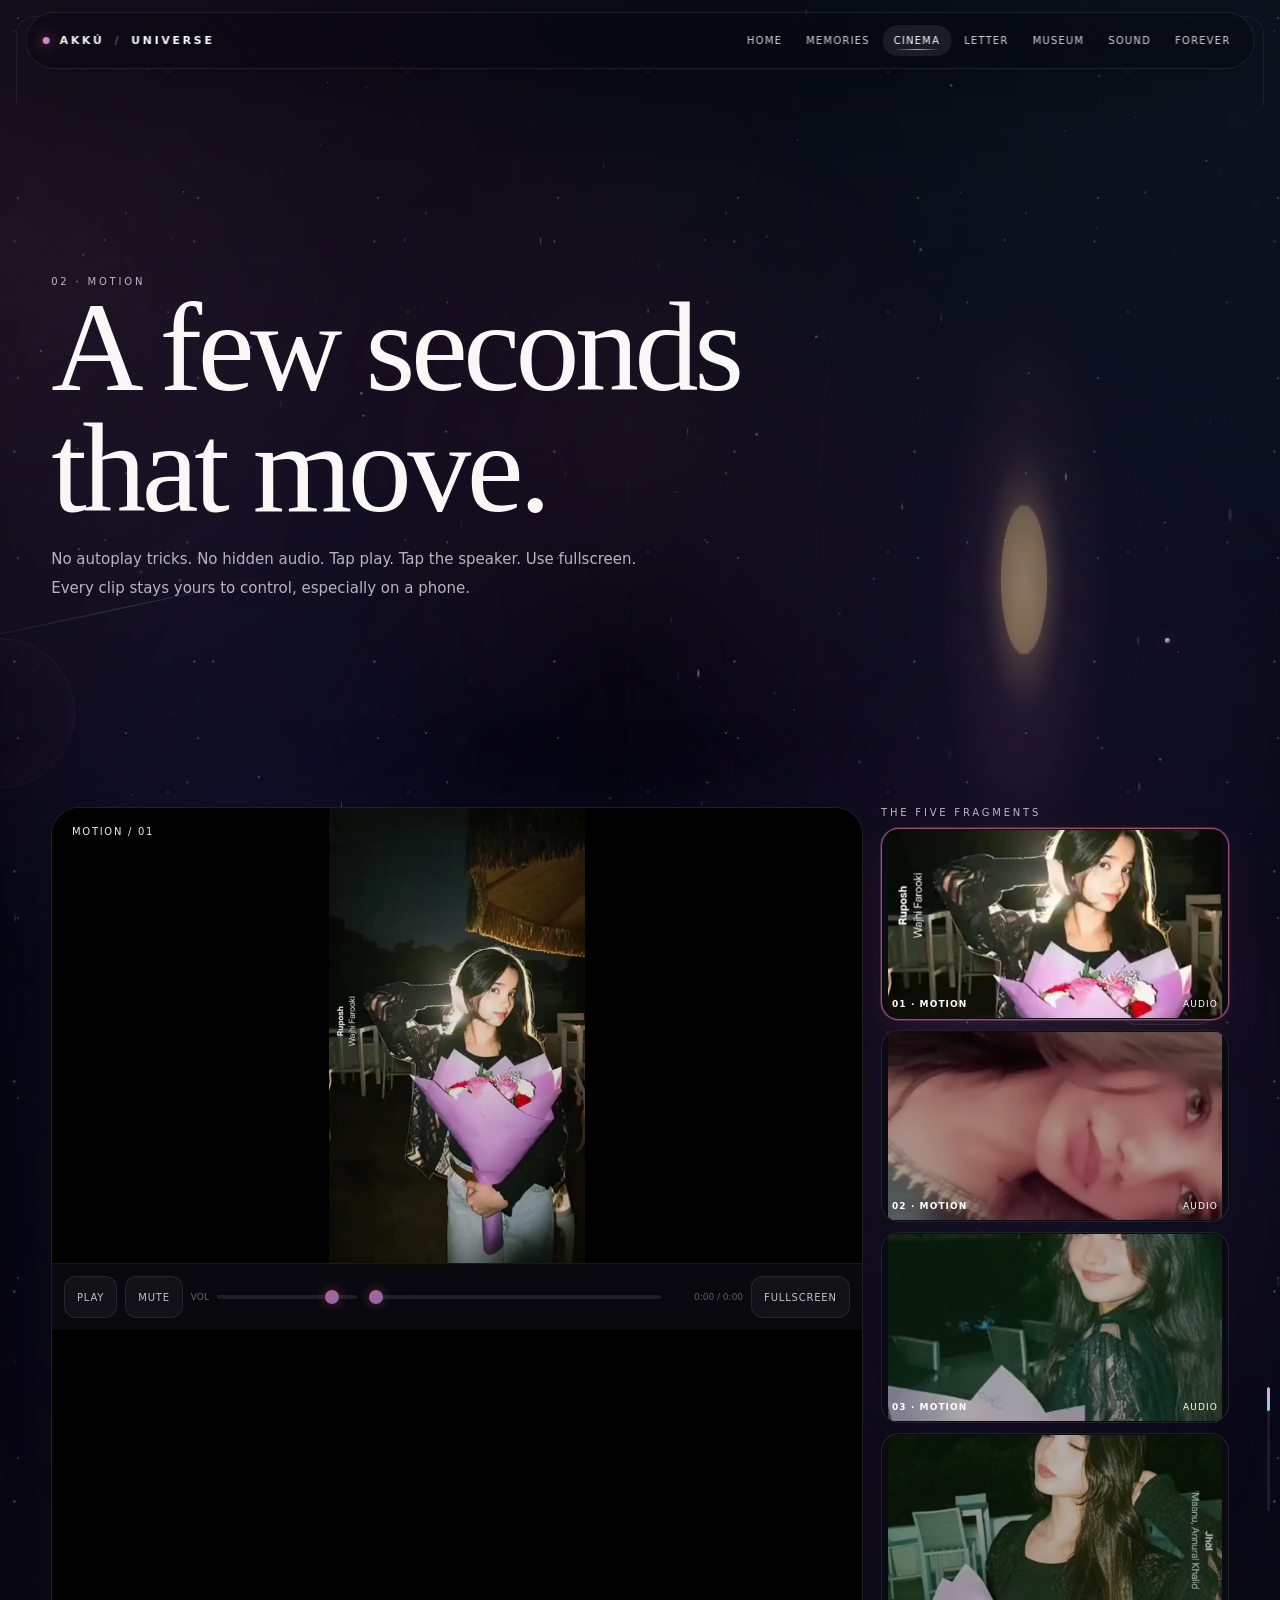
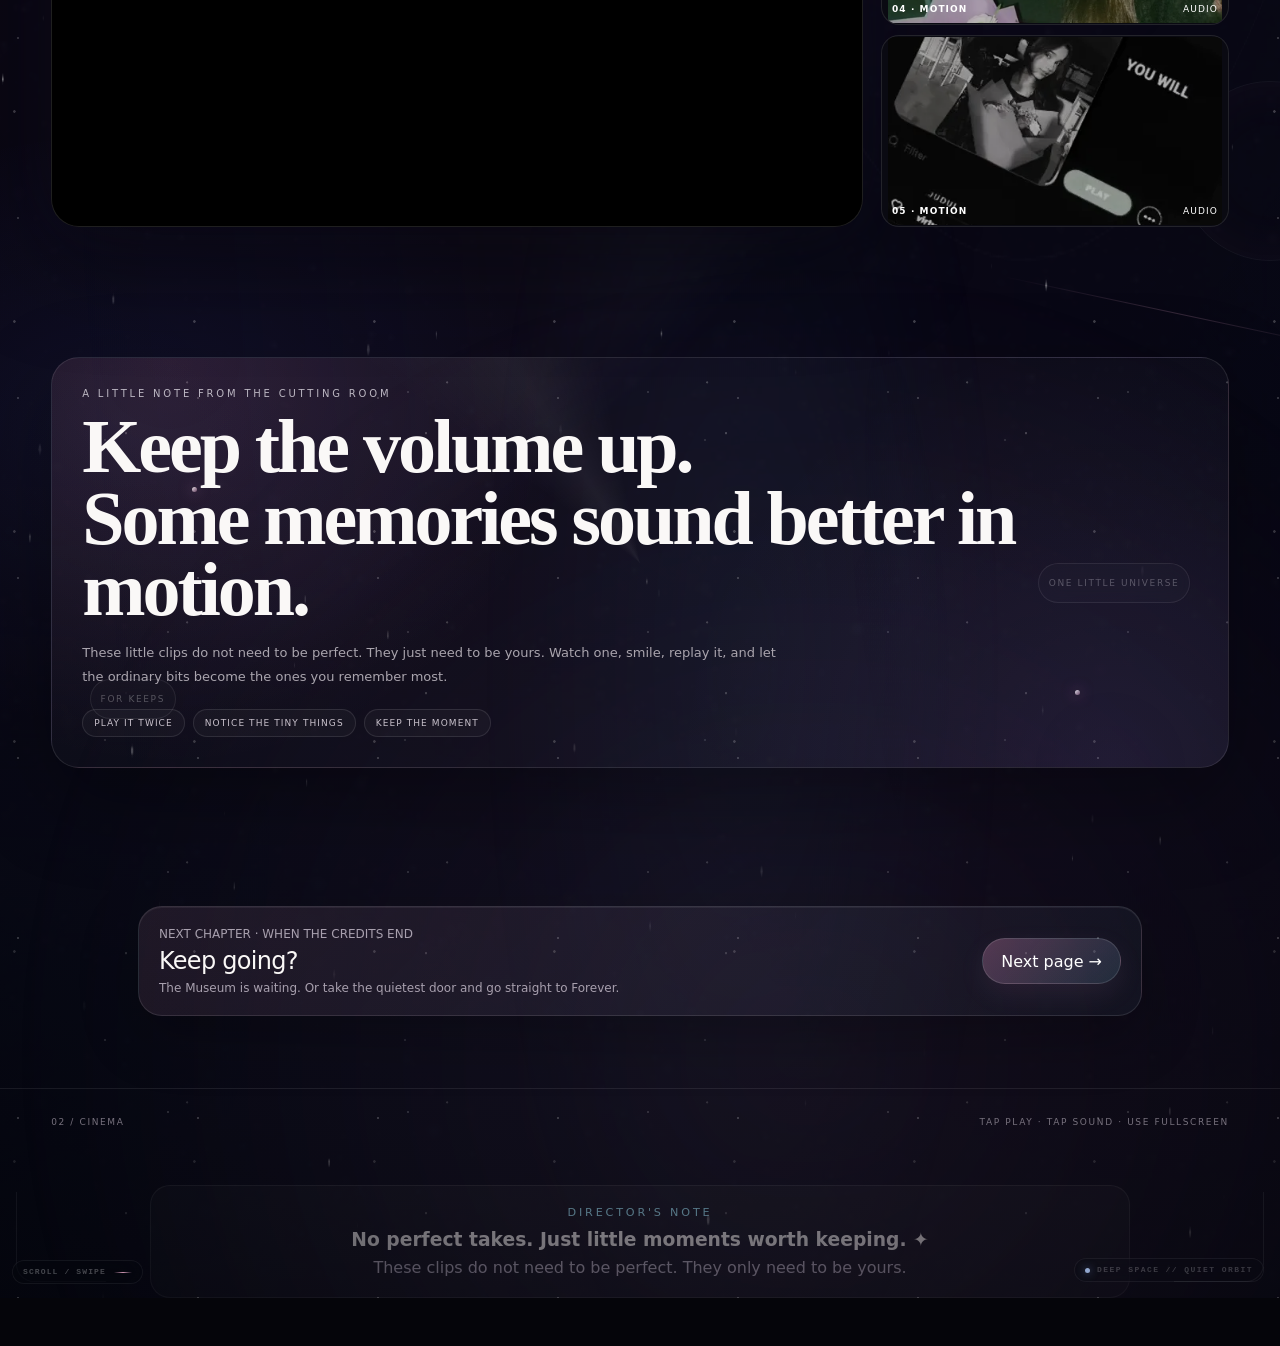
==== commit 5fb226f7: "ref" ====
--- a/cinema.html
+++ b/cinema.html
@@ -226,7 +226,8 @@
 .akk-rich-layer,.akk-cosmos,.akk-ambient,.akk-deco,.akk-glowline{z-index:1!important}
 /* These rooms should never become visually empty due to a missed animation callback. */
 .museum-wrap,.museum-next,.museum-top-next,.forever-panel,.end-card{opacity:1!important;visibility:visible!important}
-</style></head><body><nav class="topbar"><a class="brand" href="index.html"><span class="brand-dot"></span>AKKÚ <i>/</i> UNIVERSE</a><div class="nav-links"><a href="index.html">Home</a><a href="memories.html">Memories</a><a class="active" href="cinema.html">Cinema</a><a href="letter.html">Letter</a><a href="museum.html">Museum</a><a href="soundtrack.html">Sound</a><a href="forever.html">Forever</a></div><button class="nav-menu" data-menu>☰</button></nav><div class="mobile-menu" data-menu-panel><div class="mobile-menu-inner"><div class="mini-label">THE ROOMS</div><a href="index.html">00 · Home</a><a href="memories.html">01 · Memories</a><a href="cinema.html">02 · Cinema</a><a href="letter.html">03 · Letter</a><a href="museum.html">04 · Museum</a><a href="soundtrack.html">05 · Soundtrack</a><a href="forever.html">06 · Forever</a></div></div><div class="cursor"></div><div class="lumen"></div><div class="page-wipe" data-page-wipe><span>opening the next room</span></div><div class="toast" data-toast></div><div class="progress"><span data-progress></span></div>
+</style><link rel="stylesheet" href="mobile-lite.css">
+</head><body><nav class="topbar"><a class="brand" href="index.html"><span class="brand-dot"></span>AKKÚ <i>/</i> UNIVERSE</a><div class="nav-links"><a href="index.html">Home</a><a href="memories.html">Memories</a><a class="active" href="cinema.html">Cinema</a><a href="letter.html">Letter</a><a href="museum.html">Museum</a><a href="soundtrack.html">Sound</a><a href="forever.html">Forever</a></div><button class="nav-menu" data-menu>☰</button></nav><div class="mobile-menu" data-menu-panel><div class="mobile-menu-inner"><div class="mini-label">THE ROOMS</div><a href="index.html">00 · Home</a><a href="memories.html">01 · Memories</a><a href="cinema.html">02 · Cinema</a><a href="letter.html">03 · Letter</a><a href="museum.html">04 · Museum</a><a href="soundtrack.html">05 · Soundtrack</a><a href="forever.html">06 · Forever</a></div></div><div class="cursor"></div><div class="lumen"></div><div class="page-wipe" data-page-wipe><span>opening the next room</span></div><div class="toast" data-toast></div><div class="progress"><span data-progress></span></div>
 <main><section class="room-hero"><div class="wrap"><div class="eyebrow reveal">02 · motion</div><h1 class="display reveal">A few seconds<br>that move.</h1><p class="reveal">No autoplay tricks. No hidden audio. Tap play. Tap the speaker. Use fullscreen. Every clip stays yours to control, especially on a phone.</p></div></section><section class="cinema-layout"><div class="wrap cinema-grid"><div class="video-frame reveal"><div class="video-title" data-v-title>motion / 01</div><div class="video-overlay"></div><video data-main-video playsinline preload="metadata" poster="assets/v01.webp"></video><div class="video-controls"><button data-v-play>Play</button><button data-v-mute>Sound on</button><label style="display:flex;align-items:center;gap:6px;font-size:9px;color:#8d8794">VOL <input class="range" data-v-volume type="range" min="0" max="1" step=".01" value=".86"></label><input class="range wide" data-v-seek type="range" min="0" max="100" value="0"><span data-v-time style="font-size:9px;color:#7f7a86;min-width:72px;text-align:right">0:00 / 0:00</span><button data-video-fullscreen>Fullscreen</button></div></div><div class="video-side reveal"><div class="mini-label">THE FIVE FRAGMENTS</div><button class="video-thumb active" data-video-index="0"><img src="assets/v01.webp" alt="video 1"><span class="meta"><b>01 · motion</b><span>audio</span></span></button><button class="video-thumb" data-video-index="1"><img src="assets/v02.webp" alt="video 2"><span class="meta"><b>02 · motion</b><span>audio</span></span></button><button class="video-thumb" data-video-index="2"><img src="assets/v03.webp" alt="video 3"><span class="meta"><b>03 · motion</b><span>audio</span></span></button><button class="video-thumb" data-video-index="3"><img src="assets/v04.webp" alt="video 4"><span class="meta"><b>04 · motion</b><span>audio</span></span></button><button class="video-thumb" data-video-index="4"><img src="assets/v05.webp" alt="video 5"><span class="meta"><b>05 · motion</b><span>audio</span></span></button></div></div></section><section class="cinema-note"><div class="wrap"><div class="cinema-note-card reveal"><div class="mini-label">A LITTLE NOTE FROM THE CUTTING ROOM</div><h2>Keep the volume up.<br>Some memories sound better in motion.</h2><p>These little clips do not need to be perfect. They just need to be yours. Watch one, smile, replay it, and let the ordinary bits become the ones you remember most.</p><div class="cinema-note-pills"><span>play it twice</span><span>notice the tiny things</span><span>keep the moment</span></div></div></div></section>
 <section class="cinema-next-ios" aria-label="Next room">
   <div class="card">
--- a/mobile-lite.css
+++ b/mobile-lite.css
@@ -0,0 +1,105 @@
+@media (pointer: coarse), (max-width: 760px) {
+  html {
+    overflow-x: hidden !important;
+    scroll-behavior: auto !important;
+    -webkit-text-size-adjust: 100%;
+  }
+
+  body {
+    width: 100% !important;
+    max-width: 100% !important;
+    overflow-x: hidden !important;
+    overscroll-behavior-x: none !important;
+  }
+
+  /* Remove expensive mobile-only decoration/canvas work. */
+  .ambient-canvas,
+  .entry-canvas,
+  [data-space],
+  .akk-cosmos,
+  .akk-rich-layer,
+  .akk-deco,
+  .akk-glowline,
+  .akk-velocity-glow,
+  .akk-swipe-cue,
+  .lumen,
+  .cursor {
+    display: none !important;
+    animation: none !important;
+  }
+
+  /* Keep the design, remove continuous GPU-heavy motion on phones. */
+  .orbit-ring,
+  .orbit-photo,
+  .halo,
+  .record-aura,
+  .letter-orbit,
+  .letter-orb,
+  .memory-orbit,
+  .memory-orbit-core,
+  .entry-glyph {
+    animation: none !important;
+  }
+
+  /* Avoid expensive glass compositing on small GPUs. */
+  .topbar,
+  .mobile-menu,
+  .mobile-menu-inner,
+  .sound-dock,
+  .sound-panel,
+  .toast,
+  .glass,
+  .panel,
+  .room-card,
+  .museum-card,
+  .video-frame {
+    -webkit-backdrop-filter: none !important;
+    backdrop-filter: none !important;
+  }
+
+  img,
+  video,
+  canvas,
+  svg {
+    max-width: 100% !important;
+  }
+
+  video {
+    height: auto !important;
+  }
+
+  .topbar {
+    left: 10px !important;
+    right: 10px !important;
+    width: auto !important;
+    transform: none !important;
+  }
+
+  .mobile-menu {
+    max-width: 100vw !important;
+    overflow-y: auto !important;
+    -webkit-overflow-scrolling: touch;
+  }
+
+  .mobile-menu-inner {
+    width: min(92vw, 460px) !important;
+    max-height: calc(100dvh - 28px) !important;
+    overflow-y: auto !important;
+  }
+
+  button,
+  a,
+  input {
+    touch-action: manipulation;
+  }
+}
+
+@media (prefers-reduced-motion: reduce) {
+  *,
+  *::before,
+  *::after {
+    animation: none !important;
+    transition: none !important;
+    scroll-behavior: auto !important;
+  }
+}
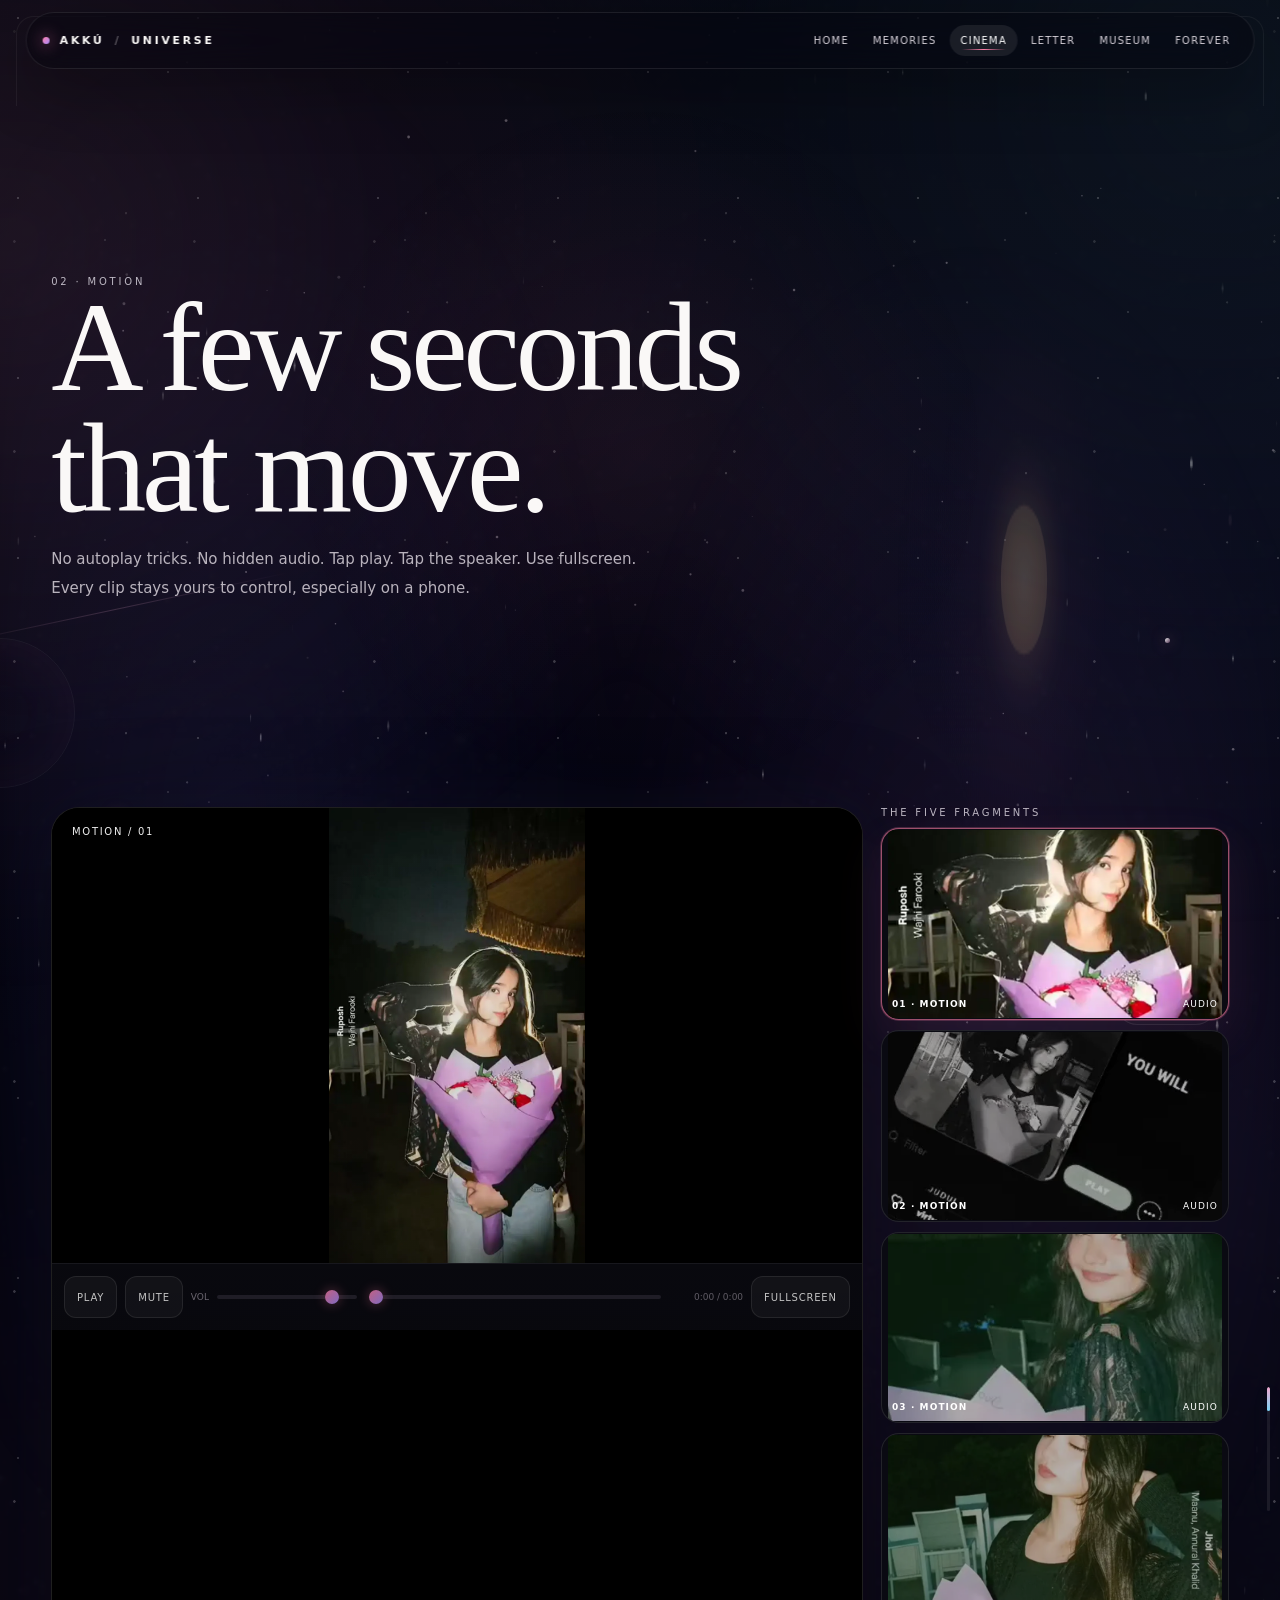
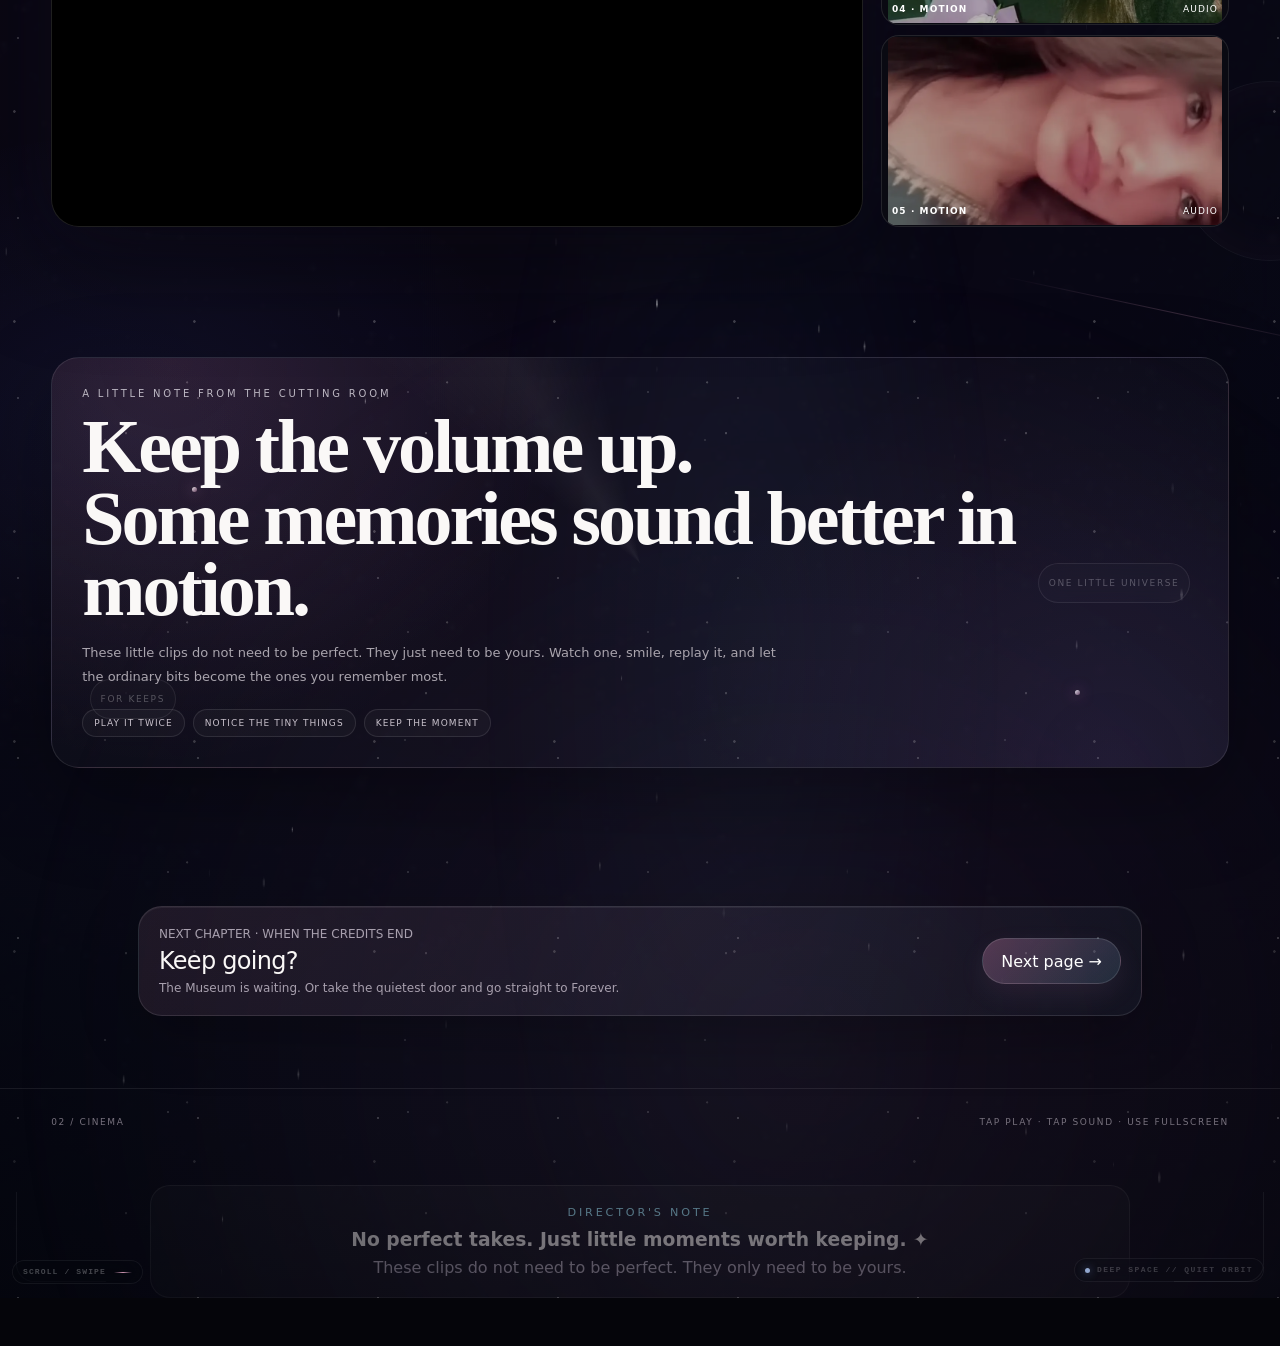
==== commit 6be2bc2e: "reupload" ====
--- a/cinema.html
+++ b/cinema.html
@@ -1,6 +1,5 @@
-<!doctype html><html lang="en"><head><meta charset="utf-8"><meta name="viewport" content="width=device-width,initial-scale=1,viewport-fit=cover"><meta name="theme-color" content="#05050a"><link rel="stylesheet" href="styles.css"><link rel="manifest" href="manifest.json"><meta name="color-scheme" content="dark"><title>Cinema · AKKÚ</title><style id="cinema-next-12">.cinema-next-cta{max-width:1080px;margin:28px auto 54px;padding:0 18px}.cinema-next-cta .next-card{display:grid;grid-template-columns:1fr auto;gap:24px;align-items:center;padding:26px 28px;border-radius:28px;background:linear-gradient(135deg,rgba(255,160,211,.09),rgba(132,224,255,.055));border:1px solid rgba(255,255,255,.12);box-shadow:0 24px 80px rgba(0,0,0,.28),inset 0 1px rgba(255,255,255,.08)}.cinema-next-cta .eyebrow{font-size:10px;letter-spacing:.22em;text-transform:uppercase;color:#9deaff}.cinema-next-cta h3{margin:7px 0 6px;font-size:clamp(24px,4vw,38px);letter-spacing:-.03em}.cinema-next-cta p{margin:0;max-width:650px;color:#aaa7b3;line-height:1.65}.cinema-next-cta .next-actions{display:flex;gap:10px;flex-wrap:wrap;justify-content:flex-end}.cinema-next-cta a{min-height:46px;padding:0 18px;border-radius:999px;text-decoration:none;color:#fff;display:inline-flex;align-items:center;justify-content:center;border:1px solid rgba(255,255,255,.13);background:rgba(255,255,255,.05);transition:transform .25s ease,background .25s ease}.cinema-next-cta a.primary{background:linear-gradient(135deg,rgba(255,157,206,.25),rgba(141,228,255,.13))}.cinema-next-cta a:hover{transform:translateY(-3px)}@media(max-width:700px){.cinema-next-cta{padding:12px 14px 38px}.cinema-next-cta .next-card{grid-template-columns:1fr;padding:21px;border-radius:22px}.cinema-next-cta .next-actions{justify-content:stretch}.cinema-next-cta a{flex:1 1 100%}}</style>
-
-
+<!DOCTYPE html>
+<html lang="en"><head><meta charset="utf-8"/><meta content="width=device-width,initial-scale=1,viewport-fit=cover" name="viewport"/><meta content="#05050a" name="theme-color"/><link href="styles.css" rel="stylesheet"/><link href="manifest.json" rel="manifest"/><meta content="dark" name="color-scheme"/><title>Cinema · AKKÚ</title><style id="cinema-next-12">.cinema-next-cta{max-width:1080px;margin:28px auto 54px;padding:0 18px}.cinema-next-cta .next-card{display:grid;grid-template-columns:1fr auto;gap:24px;align-items:center;padding:26px 28px;border-radius:28px;background:linear-gradient(135deg,rgba(255,160,211,.09),rgba(132,224,255,.055));border:1px solid rgba(255,255,255,.12);box-shadow:0 24px 80px rgba(0,0,0,.28),inset 0 1px rgba(255,255,255,.08)}.cinema-next-cta .eyebrow{font-size:10px;letter-spacing:.22em;text-transform:uppercase;color:#9deaff}.cinema-next-cta h3{margin:7px 0 6px;font-size:clamp(24px,4vw,38px);letter-spacing:-.03em}.cinema-next-cta p{margin:0;max-width:650px;color:#aaa7b3;line-height:1.65}.cinema-next-cta .next-actions{display:flex;gap:10px;flex-wrap:wrap;justify-content:flex-end}.cinema-next-cta a{min-height:46px;padding:0 18px;border-radius:999px;text-decoration:none;color:#fff;display:inline-flex;align-items:center;justify-content:center;border:1px solid rgba(255,255,255,.13);background:rgba(255,255,255,.05);transition:transform .25s ease,background .25s ease}.cinema-next-cta a.primary{background:linear-gradient(135deg,rgba(255,157,206,.25),rgba(141,228,255,.13))}.cinema-next-cta a:hover{transform:translateY(-3px)}@media(max-width:700px){.cinema-next-cta{padding:12px 14px 38px}.cinema-next-cta .next-card{grid-template-columns:1fr;padding:21px;border-radius:22px}.cinema-next-cta .next-actions{justify-content:stretch}.cinema-next-cta a{flex:1 1 100%}}</style>
 <style id="cinema-next-ios">
 .cinema-next-ios{max-width:1040px;margin:18px auto 72px;padding:0 18px}
 .cinema-next-ios .card{z-index:1;
@@ -24,10 +23,6 @@
  .cinema-next-ios a{width:100%;margin-top:14px}
 }
 </style>
-
-
-
-
 <style id="safe-page-transition">
 body.safe-page-enter{animation:safeIn .45s cubic-bezier(.16,1,.3,1) both}
 body.safe-page-exit{animation:safeOut .18s ease both;pointer-events:none}
@@ -118,8 +113,6 @@
  .akk-ambient::before,.akk-ambient::after,.akk-deco .spark,{animation:none!important}
 }
 </style>
-
-
 <style id="akk-galaxy-background">
 .akk-cosmos{position:fixed;inset:0;z-index:1;pointer-events:none;overflow:hidden}
 .akk-cosmos canvas{width:100%;height:100%;display:block;opacity:.9}
@@ -154,7 +147,6 @@
   body::after{opacity:.92}
 }
 </style>
-
 <style id="akk-late-room-brightness">
 /* Later-room readability: lift surfaces without washing out the night-sky aesthetic. */
 .museum-wrap, .letter-wrap, .cinema-wrap, .sound-wrap, .memory-wrap{
@@ -164,7 +156,6 @@
   box-shadow:0 18px 70px rgba(0,0,0,.18),inset 0 1px rgba(255,255,255,.055);
 }
 </style>
-
 <style id="akk-rich-decor">
 .akk-rich-layer{
  position:fixed;inset:0;z-index:2;pointer-events:none;overflow:hidden;mix-blend-mode:normal;opacity:.12;
@@ -199,7 +190,6 @@
 @media(max-width:700px){.akk-rich-layer{opacity:.14}.akk-rich-layer img{width:190px;top:5vh;right:-55px;opacity:.18}}
 @media(prefers-reduced-motion:reduce){.akk-rich-layer *{animation:none!important}}
 </style>
-
 <style id="akk-scroll-tech">
 html{scroll-behavior:smooth}
 body{--akk-scroll-p:0}
@@ -226,32 +216,26 @@
 .akk-rich-layer,.akk-cosmos,.akk-ambient,.akk-deco,.akk-glowline{z-index:1!important}
 /* These rooms should never become visually empty due to a missed animation callback. */
 .museum-wrap,.museum-next,.museum-top-next,.forever-panel,.end-card{opacity:1!important;visibility:visible!important}
-</style><link rel="stylesheet" href="mobile-lite.css">
-</head><body><nav class="topbar"><a class="brand" href="index.html"><span class="brand-dot"></span>AKKÚ <i>/</i> UNIVERSE</a><div class="nav-links"><a href="index.html">Home</a><a href="memories.html">Memories</a><a class="active" href="cinema.html">Cinema</a><a href="letter.html">Letter</a><a href="museum.html">Museum</a><a href="soundtrack.html">Sound</a><a href="forever.html">Forever</a></div><button class="nav-menu" data-menu>☰</button></nav><div class="mobile-menu" data-menu-panel><div class="mobile-menu-inner"><div class="mini-label">THE ROOMS</div><a href="index.html">00 · Home</a><a href="memories.html">01 · Memories</a><a href="cinema.html">02 · Cinema</a><a href="letter.html">03 · Letter</a><a href="museum.html">04 · Museum</a><a href="soundtrack.html">05 · Soundtrack</a><a href="forever.html">06 · Forever</a></div></div><div class="cursor"></div><div class="lumen"></div><div class="page-wipe" data-page-wipe><span>opening the next room</span></div><div class="toast" data-toast></div><div class="progress"><span data-progress></span></div>
-<main><section class="room-hero"><div class="wrap"><div class="eyebrow reveal">02 · motion</div><h1 class="display reveal">A few seconds<br>that move.</h1><p class="reveal">No autoplay tricks. No hidden audio. Tap play. Tap the speaker. Use fullscreen. Every clip stays yours to control, especially on a phone.</p></div></section><section class="cinema-layout"><div class="wrap cinema-grid"><div class="video-frame reveal"><div class="video-title" data-v-title>motion / 01</div><div class="video-overlay"></div><video data-main-video playsinline preload="metadata" poster="assets/v01.webp"></video><div class="video-controls"><button data-v-play>Play</button><button data-v-mute>Sound on</button><label style="display:flex;align-items:center;gap:6px;font-size:9px;color:#8d8794">VOL <input class="range" data-v-volume type="range" min="0" max="1" step=".01" value=".86"></label><input class="range wide" data-v-seek type="range" min="0" max="100" value="0"><span data-v-time style="font-size:9px;color:#7f7a86;min-width:72px;text-align:right">0:00 / 0:00</span><button data-video-fullscreen>Fullscreen</button></div></div><div class="video-side reveal"><div class="mini-label">THE FIVE FRAGMENTS</div><button class="video-thumb active" data-video-index="0"><img src="assets/v01.webp" alt="video 1"><span class="meta"><b>01 · motion</b><span>audio</span></span></button><button class="video-thumb" data-video-index="1"><img src="assets/v02.webp" alt="video 2"><span class="meta"><b>02 · motion</b><span>audio</span></span></button><button class="video-thumb" data-video-index="2"><img src="assets/v03.webp" alt="video 3"><span class="meta"><b>03 · motion</b><span>audio</span></span></button><button class="video-thumb" data-video-index="3"><img src="assets/v04.webp" alt="video 4"><span class="meta"><b>04 · motion</b><span>audio</span></span></button><button class="video-thumb" data-video-index="4"><img src="assets/v05.webp" alt="video 5"><span class="meta"><b>05 · motion</b><span>audio</span></span></button></div></div></section><section class="cinema-note"><div class="wrap"><div class="cinema-note-card reveal"><div class="mini-label">A LITTLE NOTE FROM THE CUTTING ROOM</div><h2>Keep the volume up.<br>Some memories sound better in motion.</h2><p>These little clips do not need to be perfect. They just need to be yours. Watch one, smile, replay it, and let the ordinary bits become the ones you remember most.</p><div class="cinema-note-pills"><span>play it twice</span><span>notice the tiny things</span><span>keep the moment</span></div></div></div></section>
-<section class="cinema-next-ios" aria-label="Next room">
-  <div class="card">
-    <div>
-      <div class="meta">NEXT CHAPTER · WHEN THE CREDITS END</div>
-      <div class="title">Keep going?</div>
-      <div class="meta">The Museum is waiting. Or take the quietest door and go straight to Forever.</div>
-    </div>
-    <a href="museum.html">Next page →</a>
-  </div>
+</style><link rel="stylesheet" href="lowend-phone.css">
+</head><body><nav class="topbar"><a class="brand" href="index.html"><span class="brand-dot"></span>AKKÚ <i>/</i> UNIVERSE</a><div class="nav-links"><a href="index.html">Home</a><a href="memories.html">Memories</a><a class="active" href="cinema.html">Cinema</a><a href="letter.html">Letter</a><a href="museum.html">Museum</a><a href="forever.html">Forever</a></div><button class="nav-menu" data-menu="">☰</button></nav><div class="mobile-menu" data-menu-panel=""><div class="mobile-menu-inner"><div class="mini-label">THE ROOMS</div><a href="index.html">00 · Home</a><a href="memories.html">01 · Memories</a><a href="cinema.html">02 · Cinema</a><a href="letter.html">03 · Letter</a><a href="museum.html">04 · Museum</a><a href="forever.html">05 · Forever</a></div></div><div class="cursor"></div><div class="lumen"></div><div class="page-wipe" data-page-wipe=""><span>opening the next room</span></div><div class="toast" data-toast=""></div><div class="progress"><span data-progress=""></span></div>
+<main><section class="room-hero"><div class="wrap"><div class="eyebrow reveal">02 · motion</div><h1 class="display reveal">A few seconds<br/>that move.</h1><p class="reveal">No autoplay tricks. No hidden audio. Tap play. Tap the speaker. Use fullscreen. Every clip stays yours to control, especially on a phone.</p></div></section><section class="cinema-layout"><div class="wrap cinema-grid"><div class="video-frame reveal"><div class="video-title" data-v-title="">motion / 01</div><div class="video-overlay"></div><video data-main-video="" playsinline="" poster="assets/v01.webp" preload="metadata"></video><div class="video-controls"><button data-v-play="">Play</button><button data-v-mute="">Sound on</button><label style="display:flex;align-items:center;gap:6px;font-size:9px;color:#8d8794">VOL <input class="range" data-v-volume="" max="1" min="0" step=".01" type="range" value=".86"/></label><input class="range wide" data-v-seek="" max="100" min="0" type="range" value="0"/><span data-v-time="" style="font-size:9px;color:#7f7a86;min-width:72px;text-align:right">0:00 / 0:00</span><button data-video-fullscreen="">Fullscreen</button></div></div><div class="video-side reveal"><div class="mini-label">THE FIVE FRAGMENTS</div><button class="video-thumb active" data-video-index="0"><img alt="video 1" src="assets/v01.webp"/><span class="meta"><b>01 · motion</b><span>audio</span></span></button><button class="video-thumb" data-video-index="1"><img alt="video 2" src="assets/v02.webp"/><span class="meta"><b>02 · motion</b><span>audio</span></span></button><button class="video-thumb" data-video-index="2"><img alt="video 3" src="assets/v03.webp"/><span class="meta"><b>03 · motion</b><span>audio</span></span></button><button class="video-thumb" data-video-index="3"><img alt="video 4" src="assets/v04.webp"/><span class="meta"><b>04 · motion</b><span>audio</span></span></button><button class="video-thumb" data-video-index="4"><img alt="video 5" src="assets/v05.webp"/><span class="meta"><b>05 · motion</b><span>audio</span></span></button></div></div></section><section class="cinema-note"><div class="wrap"><div class="cinema-note-card reveal"><div class="mini-label">A LITTLE NOTE FROM THE CUTTING ROOM</div><h2>Keep the volume up.<br/>Some memories sound better in motion.</h2><p>These little clips do not need to be perfect. They just need to be yours. Watch one, smile, replay it, and let the ordinary bits become the ones you remember most.</p><div class="cinema-note-pills"><span>play it twice</span><span>notice the tiny things</span><span>keep the moment</span></div></div></div></section>
+<section aria-label="Next room" class="cinema-next-ios">
+<div class="card">
+<div>
+<div class="meta">NEXT CHAPTER · WHEN THE CREDITS END</div>
+<div class="title">Keep going?</div>
+<div class="meta">The Museum is waiting. Or take the quietest door and go straight to Forever.</div>
+</div>
+<a href="museum.html">Next page →</a>
+</div>
 </section>
 </main><footer class="footer"><div>02 / CINEMA</div><div class="footer-right">tap play · tap sound · use fullscreen</div></footer>
 <section id="cinema-bottom-note" style="max-width:980px;margin:24px auto 48px;padding:20px 18px;border-radius:20px;background:rgba(255,255,255,.035);border:1px solid rgba(255,255,255,.1);text-align:center">
-  <div style="font-size:.7rem;letter-spacing:.25em;text-transform:uppercase;color:#9deaff">director's note</div>
-  <h3 style="margin:10px 0 8px">No perfect takes. Just little moments worth keeping. ✦</h3>
-  <p style="margin:0;color:#bdb6c8">These clips do not need to be perfect. They only need to be yours.</p>
+<div style="font-size:.7rem;letter-spacing:.25em;text-transform:uppercase;color:#9deaff">director's note</div>
+<h3 style="margin:10px 0 8px">No perfect takes. Just little moments worth keeping. ✦</h3>
+<p style="margin:0;color:#bdb6c8">These clips do not need to be perfect. They only need to be yours.</p>
 </section>
-
-
-
-
-</div><script src="app.js"></script>
-
-
+<script src="app.js"></script>
 <script id="safe-page-transition-js">
 (()=>{
  const reduce=matchMedia?.('(prefers-reduced-motion: reduce)')?.matches;
@@ -295,8 +279,6 @@
 }
 })();
 </script>
-
-
 <script id="akk-galaxy-background-js">
 (()=>{"use strict";const reduce=window.matchMedia?.("(prefers-reduced-motion: reduce)")?.matches;if(reduce)return;
 const wrap=document.createElement("div");wrap.className="akk-cosmos";wrap.innerHTML='<canvas aria-hidden="true"></canvas><div class="galaxy-haze"></div><div class="cosmic-vignette"></div><div class="cosmic-hud"><span class="dot"></span><span>deep space // quiet orbit</span></div>';document.body.prepend(wrap);
@@ -323,7 +305,6 @@
 if(reduce) wrap.style.opacity=".08";
 })();
 </script>
-
 <script id="akk-scroll-tech-js">
 (()=>{"use strict";
 const reduce=window.matchMedia?.("(prefers-reduced-motion: reduce)")?.matches;
--- a/styles.css
+++ b/styles.css
@@ -266,3 +266,30 @@
   body:before{animation:none!important}
   .touch-ripple,.touch-spark,.mini-heart{display:none!important}
 }
+
+
+/* ===== PHONE PERFORMANCE MODE ===== */
+@media (pointer:coarse), (max-width:760px){
+  html{overflow-x:hidden!important;scroll-behavior:auto!important;-webkit-text-size-adjust:100%}
+  body{width:100%!important;max-width:100%!important;overflow-x:hidden!important;overscroll-behavior-x:none!important}
+  .ambient-canvas,.entry-canvas,[data-space],.akk-cosmos,.akk-rich-layer,.akk-deco,.akk-glowline,
+  .akk-velocity-glow,.akk-swipe-cue,.lumen,.cursor{display:none!important;animation:none!important}
+  .orbit-ring,.orbit-photo,.hero-stage,.hero-core,.halo,.forever-hero .halo,
+  .record-aura,.letter-orbit,.memory-orbit::after,.memory-orbit-core{animation:none!important}
+  .topbar,.mobile-menu,.mobile-menu-inner,.toast,.glass,.panel,.room-card,.museum-card,.video-frame,
+  .sound-panel{backdrop-filter:none!important;-webkit-backdrop-filter:none!important}
+  .room-card:hover img,.museum-card:hover img,.video-thumb:hover img,.forever-panel .card:hover img,
+  .letter-photo:hover img{transform:none!important}
+  .btn::after,.room-card::before,.museum-card::before,.video-thumb::before,.track::before,
+  .track::after{display:none!important;animation:none!important}
+  .reveal,.reveal-scale{opacity:1!important;transform:none!important;filter:none!important;transition:none!important}
+  img,video,canvas,svg{max-width:100%!important}
+  video{height:auto!important}
+  .topbar{left:10px!important;right:10px!important;width:auto!important;transform:none!important}
+  .nav-menu{display:grid!important;place-items:center!important;min-width:44px!important;min-height:44px!important}
+  .mobile-menu{max-width:100vw!important;overflow-y:auto!important;-webkit-overflow-scrolling:touch}
+  .mobile-menu-inner{width:min(92vw,460px)!important;max-height:calc(100dvh - 28px)!important;overflow-y:auto!important}
+  .hero,.forever-hero,.letter-room,.soundtrack{min-height:100dvh!important}
+  .film-slide{transition:none!important}
+}
+@media (prefers-reduced-motion:reduce){*,*::before,*::after{animation:none!important;transition:none!important;scroll-behavior:auto!important}}
--- a/lowend-phone.css
+++ b/lowend-phone.css
@@ -0,0 +1,21 @@
+@media (pointer: coarse), (max-width: 760px){
+  html{overflow-x:hidden!important;scroll-behavior:auto!important;-webkit-text-size-adjust:100%}
+  body{overflow-x:hidden!important;overscroll-behavior-x:none!important;width:100%!important}
+  /* Disable only continuous decorative engines, not layout. */
+  .ambient-canvas,.entry-canvas,[data-space],.akk-cosmos,.akk-rich-layer,.akk-deco,.akk-glowline,.akk-velocity-glow,.akk-swipe-cue,.lumen,.cursor{display:none!important}
+  .akk-ambient::before,.akk-ambient::after,.orbit-ring,.orbit-photo,.hero-stage,.hero-core,.halo,.forever-hero .halo,.forever-panel::before,.memory-orbit::after,.memory-orbit-core,.letter-orbit,.entry-glyph,.record-aura,.sound-photo,.cinema-note-card::before,.cinema-note-pills span,.letter-memory-row figure{animation:none!important}
+  .room-card::before,.museum-card::before,.video-thumb::before,.track::before,.btn::after,.nav-links a::after,.track::after,.room-card:hover img,.museum-card:hover img,.video-thumb:hover img,.forever-panel .card:hover img{animation:none!important;transition:none!important}
+  .topbar,.mobile-menu,.mobile-menu-inner,.toast,.scene-shell,.panel,.glass,.room-card,.museum-card,.video-frame{backdrop-filter:none!important;-webkit-backdrop-filter:none!important}
+  .topbar{left:10px!important;right:10px!important;width:auto!important;transform:none!important}
+  .mobile-menu{overflow-y:auto!important;-webkit-overflow-scrolling:touch!important}
+  .mobile-menu-inner{max-height:calc(100dvh - 28px)!important;overflow:auto!important}
+  img,video,svg,canvas{max-width:100%!important}
+  video{height:auto!important}
+  .reveal,.reveal-scale{transition:opacity .2s ease!important;transform:none!important}
+  .memory-orbit{height:430px!important;min-height:430px!important}
+  .memory-node{transition:none!important;box-shadow:0 8px 22px rgba(0,0,0,.28)!important}
+  .memory-node:hover,.memory-node.selected{transform:translate(-50%,-50%) rotate(var(--a)) translateY(calc(var(--d) * -1)) rotate(calc(var(--a) * -1))!important}
+  .film-slide.active .film-image img,.film-slide.active .film-copy h2,.film-slide.active .film-copy p{animation:none!important}
+  .forever-panel .card,.film-image,.letter-photo,.video-frame,.room-card,.museum-card{box-shadow:0 18px 45px rgba(0,0,0,.28)!important}
+}
+@media(prefers-reduced-motion:reduce){*{animation:none!important;transition:none!important}}
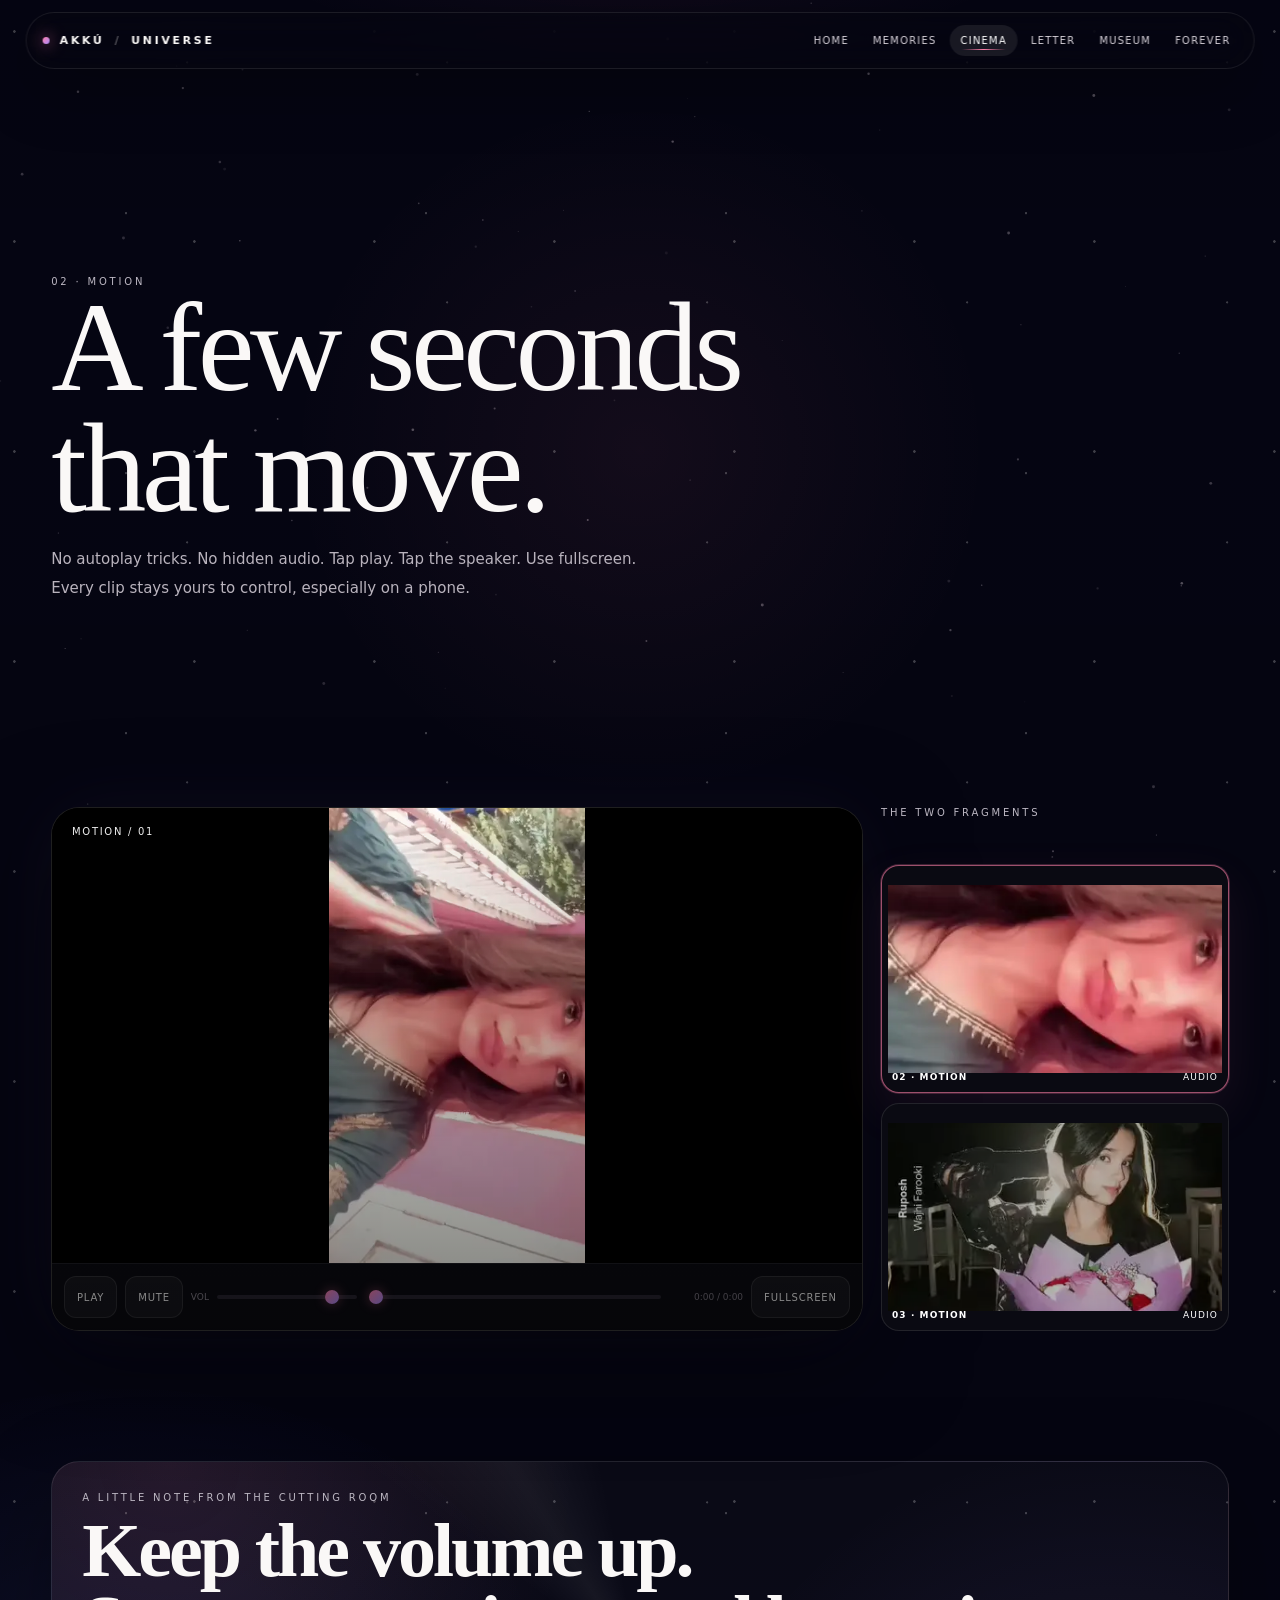
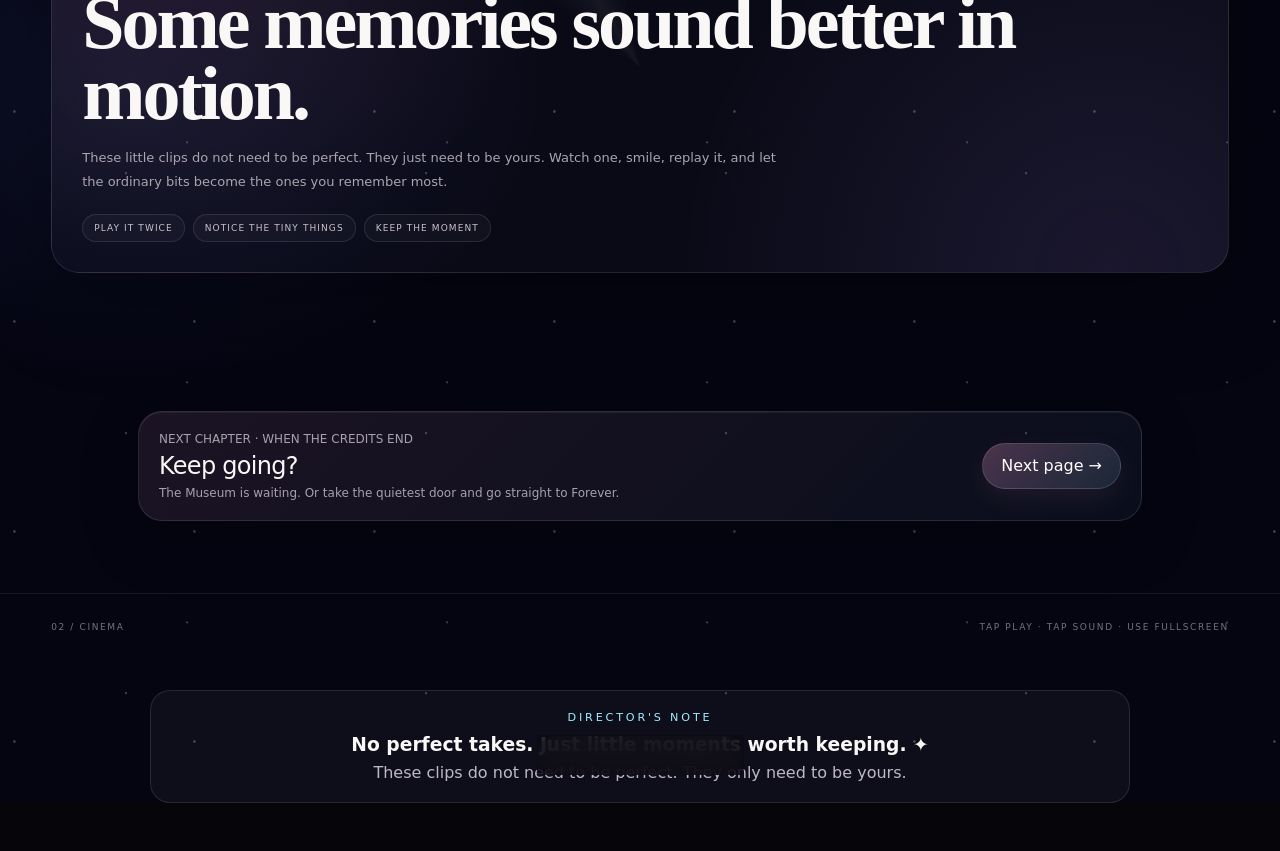
==== commit 8a44e83b: "FINAL" ====
--- a/cinema.html
+++ b/cinema.html
@@ -216,9 +216,11 @@
 .akk-rich-layer,.akk-cosmos,.akk-ambient,.akk-deco,.akk-glowline{z-index:1!important}
 /* These rooms should never become visually empty due to a missed animation callback. */
 .museum-wrap,.museum-next,.museum-top-next,.forever-panel,.end-card{opacity:1!important;visibility:visible!important}
-</style><link rel="stylesheet" href="lowend-phone.css">
+</style><link rel="stylesheet" href="mobile-lite.css">
+<style>.orbit-photo{animation:none!important;}</style>
+<link rel="preload" as="audio" href="assets/audio_3.mp3" type="audio/mpeg">
 </head><body><nav class="topbar"><a class="brand" href="index.html"><span class="brand-dot"></span>AKKÚ <i>/</i> UNIVERSE</a><div class="nav-links"><a href="index.html">Home</a><a href="memories.html">Memories</a><a class="active" href="cinema.html">Cinema</a><a href="letter.html">Letter</a><a href="museum.html">Museum</a><a href="forever.html">Forever</a></div><button class="nav-menu" data-menu="">☰</button></nav><div class="mobile-menu" data-menu-panel=""><div class="mobile-menu-inner"><div class="mini-label">THE ROOMS</div><a href="index.html">00 · Home</a><a href="memories.html">01 · Memories</a><a href="cinema.html">02 · Cinema</a><a href="letter.html">03 · Letter</a><a href="museum.html">04 · Museum</a><a href="forever.html">05 · Forever</a></div></div><div class="cursor"></div><div class="lumen"></div><div class="page-wipe" data-page-wipe=""><span>opening the next room</span></div><div class="toast" data-toast=""></div><div class="progress"><span data-progress=""></span></div>
-<main><section class="room-hero"><div class="wrap"><div class="eyebrow reveal">02 · motion</div><h1 class="display reveal">A few seconds<br/>that move.</h1><p class="reveal">No autoplay tricks. No hidden audio. Tap play. Tap the speaker. Use fullscreen. Every clip stays yours to control, especially on a phone.</p></div></section><section class="cinema-layout"><div class="wrap cinema-grid"><div class="video-frame reveal"><div class="video-title" data-v-title="">motion / 01</div><div class="video-overlay"></div><video data-main-video="" playsinline="" poster="assets/v01.webp" preload="metadata"></video><div class="video-controls"><button data-v-play="">Play</button><button data-v-mute="">Sound on</button><label style="display:flex;align-items:center;gap:6px;font-size:9px;color:#8d8794">VOL <input class="range" data-v-volume="" max="1" min="0" step=".01" type="range" value=".86"/></label><input class="range wide" data-v-seek="" max="100" min="0" type="range" value="0"/><span data-v-time="" style="font-size:9px;color:#7f7a86;min-width:72px;text-align:right">0:00 / 0:00</span><button data-video-fullscreen="">Fullscreen</button></div></div><div class="video-side reveal"><div class="mini-label">THE FIVE FRAGMENTS</div><button class="video-thumb active" data-video-index="0"><img alt="video 1" src="assets/v01.webp"/><span class="meta"><b>01 · motion</b><span>audio</span></span></button><button class="video-thumb" data-video-index="1"><img alt="video 2" src="assets/v02.webp"/><span class="meta"><b>02 · motion</b><span>audio</span></span></button><button class="video-thumb" data-video-index="2"><img alt="video 3" src="assets/v03.webp"/><span class="meta"><b>03 · motion</b><span>audio</span></span></button><button class="video-thumb" data-video-index="3"><img alt="video 4" src="assets/v04.webp"/><span class="meta"><b>04 · motion</b><span>audio</span></span></button><button class="video-thumb" data-video-index="4"><img alt="video 5" src="assets/v05.webp"/><span class="meta"><b>05 · motion</b><span>audio</span></span></button></div></div></section><section class="cinema-note"><div class="wrap"><div class="cinema-note-card reveal"><div class="mini-label">A LITTLE NOTE FROM THE CUTTING ROOM</div><h2>Keep the volume up.<br/>Some memories sound better in motion.</h2><p>These little clips do not need to be perfect. They just need to be yours. Watch one, smile, replay it, and let the ordinary bits become the ones you remember most.</p><div class="cinema-note-pills"><span>play it twice</span><span>notice the tiny things</span><span>keep the moment</span></div></div></div></section>
+<main><section class="room-hero"><div class="wrap"><div class="eyebrow reveal">02 · motion</div><h1 class="display reveal">A few seconds<br/>that move.</h1><p class="reveal">No autoplay tricks. No hidden audio. Tap play. Tap the speaker. Use fullscreen. Every clip stays yours to control, especially on a phone.</p></div></section><section class="cinema-layout"><div class="wrap cinema-grid"><div class="video-frame reveal"><div class="video-title" data-v-title="">motion / 02</div><div class="video-overlay"></div><video data-main-video="" playsinline="" poster="assets/v02.webp" preload="metadata"></video><div class="video-controls"><button data-v-play="">Play</button><button data-v-mute="">Sound on</button><label style="display:flex;align-items:center;gap:6px;font-size:9px;color:#8d8794">VOL <input class="range" data-v-volume="" max="1" min="0" step=".01" type="range" value=".86"/></label><input class="range wide" data-v-seek="" max="100" min="0" type="range" value="0"/><span data-v-time="" style="font-size:9px;color:#7f7a86;min-width:72px;text-align:right">0:00 / 0:00</span><button data-video-fullscreen="">Fullscreen</button></div></div><div class="video-side reveal"><div class="mini-label">THE TWO FRAGMENTS</div><button class="video-thumb active" data-video-index="0"><img alt="video 2" src="assets/v02.webp" loading="lazy" decoding="async"><span class="meta"><b>02 · motion</b><span>audio</span></span></button><button class="video-thumb" data-video-index="1"><img alt="video 3" src="assets/v03.webp" loading="lazy" decoding="async"><span class="meta"><b>03 · motion</b><span>audio</span></span></button></div></div></section><section class="cinema-note"><div class="wrap"><div class="cinema-note-card reveal"><div class="mini-label">A LITTLE NOTE FROM THE CUTTING ROOM</div><h2>Keep the volume up.<br/>Some memories sound better in motion.</h2><p>These little clips do not need to be perfect. They just need to be yours. Watch one, smile, replay it, and let the ordinary bits become the ones you remember most.</p><div class="cinema-note-pills"><span>play it twice</span><span>notice the tiny things</span><span>keep the moment</span></div></div></div></section>
 <section aria-label="Next room" class="cinema-next-ios">
 <div class="card">
 <div>
@@ -250,76 +252,8 @@
  },{passive:false});
 })();
 </script>
-<script id="akk-decorations-js">
-(()=>{"use strict";
-const reduce=window.matchMedia?.("(prefers-reduced-motion: reduce)")?.matches;
-const ambient=document.createElement("div");ambient.className="akk-ambient";
-const deco=document.createElement("div");deco.className="akk-deco";
-deco.innerHTML=`
-  <span class="corner tl"></span><span class="corner tr"></span>
-  <span class="corner bl"></span><span class="corner br"></span>
-  <span class="orbit o1"></span><span class="orbit o2"></span>
-  <span class="spark s1"></span><span class="spark s2"></span><span class="spark s3"></span><span class="spark s4"></span>
-  <span class="pill p1">made slowly</span><span class="pill p2">stay awhile</span>
-  <span class="pill p3">for keeps</span><span class="pill p4">one little universe</span>
-`;
-document.body.prepend(ambient,deco);
-const l1=document.createElement("div");l1.className="akk-glowline l1";
-const l2=document.createElement("div");l2.className="akk-glowline l2";
-document.body.append(l1,l2);
-if(!reduce){
-  const count=window.innerWidth<700?5:8;
-  for(let i=0;i<count;i++){
-    const p=document.createElement("span");p.className="";
-    p.style.left=(5+Math.random()*90)+"vw";
-    p.style.animationDelay=(-Math.random()*9)+"s";
-    p.style.animationDuration=(7+Math.random()*5)+"s";
-    document.body.appendChild(p);
-  }
-}
-})();
-</script>
-<script id="akk-galaxy-background-js">
-(()=>{"use strict";const reduce=window.matchMedia?.("(prefers-reduced-motion: reduce)")?.matches;if(reduce)return;
-const wrap=document.createElement("div");wrap.className="akk-cosmos";wrap.innerHTML='<canvas aria-hidden="true"></canvas><div class="galaxy-haze"></div><div class="cosmic-vignette"></div><div class="cosmic-hud"><span class="dot"></span><span>deep space // quiet orbit</span></div>';document.body.prepend(wrap);
-const c=wrap.querySelector("canvas"),ctx=c.getContext("2d",{alpha:true});let dpr=Math.min(devicePixelRatio||1,1.5),w=0,h=0,t=0,last=performance.now(),lastFrame=0;
-function resize(){dpr=Math.min(devicePixelRatio||1,2);w=innerWidth;h=innerHeight;c.width=w*dpr;c.height=h*dpr;ctx.setTransform(dpr,0,0,dpr,0,0)}addEventListener("resize",resize,{passive:true});resize();
-const stars=Array.from({length:Math.min(180,Math.max(90,Math.floor(w*h/9000)))},()=>({x:Math.random(),y:Math.random(),r:.3+Math.random()*1.1,a:.12+Math.random()*.55,p:Math.random()*6.28,s:.35+Math.random()*1.2}));
-const neb=Array.from({length:7},(_,i)=>({x:.08+Math.random()*.84,y:.08+Math.random()*.84,rx:.1+.08*Math.random(),ry:.035+.035*Math.random(),rot:Math.random()*6.28,a:.018+.022*Math.random(),h:i%2}));
-const planets=[{d:.14,r:1.2,sp:.22,c:"rgba(160,190,255,.55)"},{d:.25,r:1.8,sp:-.13,c:"rgba(255,200,225,.5)"},{d:.36,r:2.3,sp:.08,c:"rgba(160,228,255,.46)"},{d:.48,r:1.5,sp:.055,c:"rgba(214,171,255,.45)"}];
-function draw(now=performance.now()){if(now-lastFrame<33){requestAnimationFrame(draw);return}lastFrame=now;const dt=Math.min(.05,(now-last)/1000);last=now;t+=dt;ctx.clearRect(0,0,w,h);
-for(const s of stars){const tw=.55+.45*Math.sin(t*s.s+s.p);ctx.globalAlpha=s.a*tw;ctx.fillStyle="#fff";ctx.beginPath();ctx.arc(s.x*w,s.y*h,s.r,0,6.283);ctx.fill()}
-for(const n of neb){ctx.save();ctx.translate(n.x*w,n.y*h);ctx.rotate(n.rot+t*.003*(n.h?1:-1));const g=ctx.createRadialGradient(0,0,0,0,0,n.rx*w);g.addColorStop(0,n.h?`rgba(202,170,255,${n.a})`:`rgba(110,196,255,${n.a})`);g.addColorStop(1,"rgba(0,0,0,0)");ctx.scale(1,n.ry/n.rx);ctx.fillStyle=g;ctx.beginPath();ctx.arc(0,0,n.rx*w,0,6.283);ctx.fill();ctx.restore()}
-ctx.save();ctx.translate(w*.52,h*.55);ctx.rotate(-.27);const bw=Math.max(w,h)*1.25,bh=Math.max(90,h*.22),band=ctx.createLinearGradient(-bw*.5,0,bw*.5,0);band.addColorStop(0,"rgba(0,0,0,0)");band.addColorStop(.22,"rgba(120,140,255,.025)");band.addColorStop(.48,"rgba(237,218,255,.09)");band.addColorStop(.62,"rgba(142,171,255,.035)");band.addColorStop(1,"rgba(0,0,0,0)");ctx.fillStyle=band;ctx.filter="blur(12px)";ctx.fillRect(-bw*.5,-bh*.5,bw,bh);ctx.filter="none";ctx.restore();
-const cx=w*.8,cy=h*.2,base=Math.min(w,h)*.92,sun=Math.max(10,base*.028);
-for(const p of planets){const rd=base*p.d;ctx.save();ctx.translate(cx,cy);ctx.rotate(t*p.sp);ctx.strokeStyle="rgba(220,225,255,.08)";ctx.lineWidth=.8;ctx.beginPath();ctx.arc(0,0,rd,0,6.283);ctx.stroke();ctx.rotate(t*p.sp*.25);ctx.fillStyle=p.c;ctx.shadowColor=p.c;ctx.shadowBlur=8;ctx.beginPath();ctx.arc(rd,0,p.r,0,6.283);ctx.fill();ctx.restore()}
-const g=ctx.createRadialGradient(cx,cy,0,cx,cy,sun*4);g.addColorStop(0,"rgba(255,247,220,.95)");g.addColorStop(.16,"rgba(255,202,125,.8)");g.addColorStop(.46,"rgba(255,145,186,.18)");g.addColorStop(1,"rgba(255,120,180,0)");ctx.fillStyle=g;ctx.beginPath();ctx.arc(cx,cy,sun*4,0,6.283);ctx.fill();ctx.fillStyle="rgba(255,219,150,.92)";ctx.shadowColor="rgba(255,183,120,.5)";ctx.shadowBlur=18;ctx.beginPath();ctx.arc(cx,cy,sun,0,6.283);ctx.fill();ctx.shadowBlur=0;requestAnimationFrame(draw)}requestAnimationFrame(draw);
-})();
-</script>
-<script id="akk-rich-decor-js">
-(()=>{"use strict";
-const reduce=window.matchMedia?.("(prefers-reduced-motion: reduce)")?.matches;
-const wrap=document.createElement("div");wrap.className="akk-rich-layer";
-wrap.innerHTML='<div class="dust"></div><div class="neb"></div><div class="flare"></div><img src="assets/cosmic_decor/solar_orbit_overlay.svg" alt="" aria-hidden="true">';
-document.body.prepend(wrap);
-if(reduce) wrap.style.opacity=".08";
-})();
-</script>
-<script id="akk-scroll-tech-js">
-(()=>{"use strict";
-const reduce=window.matchMedia?.("(prefers-reduced-motion: reduce)")?.matches;
-const ui=document.createElement("div");ui.className="akk-scroll-ui";
-const glow=document.createElement("div");glow.className="akk-velocity-glow";
-const cue=document.createElement("div");cue.className="akk-swipe-cue";cue.innerHTML="<span>scroll / swipe</span><i></i>";
-document.body.append(ui,glow,cue);
-const candidates=[...document.querySelectorAll("main > section, main > article, .forever-panel, .museum-wrap, .museum-next, .museum-top-next, .end-card")];
-candidates.slice(0,140).forEach((el,i)=>{if(!el.classList.contains("akk-reveal"))el.classList.add("akk-reveal");if(i%3===1)el.style.transitionDelay=".05s";if(i%3===2)el.style.transitionDelay=".1s";});
-if(!reduce && "IntersectionObserver" in window){const io=new IntersectionObserver(entries=>entries.forEach(e=>{if(e.isIntersecting){e.target.classList.add("is-visible");io.unobserve(e.target)}}),{threshold:.02,rootMargin:"180px 0px 120px 0px"});document.querySelectorAll(".akk-reveal").forEach(el=>io.observe(el));}
-else document.querySelectorAll(".akk-reveal").forEach(el=>el.classList.add("is-visible"));
-let lastY=scrollY,lastT=performance.now(),raf=0,fastTimer=0;
-function tick(){raf=0;const max=Math.max(1,document.documentElement.scrollHeight-innerHeight);document.body.style.setProperty("--akk-scroll-p",(Math.max(0,Math.min(1,scrollY/max))).toFixed(3));const now=performance.now(),dy=scrollY-lastY,dt=Math.max(16,now-lastT),vel=Math.min(2.4,Math.abs(dy)/(dt/16));if(!reduce&&vel>.85){document.body.classList.add("akk-fast-scroll");clearTimeout(fastTimer);fastTimer=setTimeout(()=>document.body.classList.remove("akk-fast-scroll"),160);}lastY=scrollY;lastT=now;}
-addEventListener("scroll",()=>{if(!raf)raf=requestAnimationFrame(tick)},{passive:true});addEventListener("resize",tick,{passive:true});tick();
-if(!reduce){const pars=[...document.querySelectorAll(".room-hero,.forever-hero")].slice(0,6);let pr=0;const onP=()=>{pars.forEach((el,i)=>{const r=el.getBoundingClientRect();if(r.bottom<0||r.top>innerHeight)return;const k=(i%2+1)*.018;el.style.setProperty("--akk-px",((innerHeight/2-(r.top+r.height/2))*k).toFixed(1)+"px")})};addEventListener("scroll",()=>{if(!pr)pr=requestAnimationFrame(()=>{pr=0;onP()})},{passive:true});onP();}
-})();
-</script>
+
+
+
+
 </body></html>
--- a/mobile-lite.css
+++ b/mobile-lite.css
@@ -0,0 +1,70 @@
+@media (pointer: coarse), (max-width: 760px) {
+  html{overflow-x:hidden!important;scroll-behavior:auto!important;-webkit-text-size-adjust:100%}
+  body{width:100%!important;max-width:100%!important;overflow-x:hidden!important;overscroll-behavior-x:none!important}
+  /* Kill expensive full-screen/background animation layers on phones. */
+  body::before,body::after,
+  .ambient-canvas,.entry-canvas,[data-space],.akk-ambient,.akk-cosmos,.akk-rich-layer,.akk-deco,
+  .akk-glowline,.akk-velocity-glow,.akk-scroll-ui,.akk-swipe-cue,.lumen,.cursor{display:none!important;animation:none!important}
+  /* No infinite card/orbit/nebula animation on phones. */
+  .orbit-ring,.orbit-photo,.halo,.forever-hero .halo,.forever-panel::before,
+  .memory-orbit::after,.memory-orbit-core,.letter-orbit,.letter-orb,
+  .entry-glyph,.record,.record-aura,.sound-photo,.cinema-note-card::before,
+  .cinema-note-pills span,.letter-memory-row figure,.end-card::before{animation:none!important}
+  /* Remove GPU-heavy filters/compositing. */
+  .topbar,.mobile-menu,.mobile-menu-inner,.sound-dock,.sound-panel,.toast,
+  .glass,.panel,.room-card,.museum-card,.video-frame,.hero-tag,.record-caption,
+  .scene-shell{-webkit-backdrop-filter:none!important;backdrop-filter:none!important;filter:none!important}
+  /* Kill continuous sheen/highlight effects. */
+  .btn::after,.nav-links a::after,.room-card::before,.museum-card::before,
+  .video-thumb::before,.track::before,.track::after{animation:none!important;transition:none!important}
+  .room-card img,.museum-card img,.film-slide .film-image img,.letter-photo img,
+  .forever-panel .card img{animation:none!important;transform:none!important}
+  [will-change]{will-change:auto!important}
+  img,video,canvas,svg{max-width:100%!important}
+  video{height:auto!important}
+  .topbar{left:10px!important;right:10px!important;width:auto!important;transform:none!important}
+  .nav-menu{min-width:44px!important;min-height:44px!important}
+  .mobile-menu{max-width:100vw!important;overflow-y:auto!important;-webkit-overflow-scrolling:touch}
+  .mobile-menu-inner{width:min(92vw,460px)!important;max-height:calc(100dvh - 28px)!important;overflow-y:auto!important}
+  button,a,input{touch-action:manipulation}
+  .reveal,.reveal-scale{opacity:1!important;transform:none!important;transition:none!important;filter:none!important}
+  .hero,.forever-hero,.letter-room,.soundtrack{min-height:100dvh!important}
+  /* Improve long-page scrolling/rendering. */
+  .forever-panel,.museum-card,.room-card,.film,.cinema-note,.memory-universe{contain:layout paint;}
+}
+@media (prefers-reduced-motion: reduce){*,*::before,*::after{animation:none!important;transition:none!important;scroll-behavior:auto!important}}
+
+
+/* AKKU LOW-END PHONE MODE: prioritize stable scrolling over decoration. */
+@media (pointer: coarse), (max-width: 760px){
+  html,body{scroll-behavior:auto!important}
+  body.phone-lite *, body.phone-lite *::before, body.phone-lite *::after{animation:none!important}
+  body.phone-lite .mobile-menu,
+  body.phone-lite .mobile-menu-inner{transition:opacity .18s ease!important}
+  body.phone-lite .page-wipe{display:none!important}
+  body.phone-lite .topbar{box-shadow:0 6px 24px rgba(0,0,0,.2)!important}
+  body.phone-lite .room-card,body.phone-lite .museum-card,body.phone-lite .video-frame,
+  body.phone-lite .film-image,body.phone-lite .letter-photo,body.phone-lite .forever-panel .card{
+    box-shadow:0 8px 28px rgba(0,0,0,.22)!important;
+    contain:layout paint style;
+  }
+  body.phone-lite main>section:not(:first-child),
+  body.phone-lite .forever-panel,
+  body.phone-lite .pull-quote,
+  body.phone-lite .cinema-note,
+  body.phone-lite .museum-wrap{content-visibility:auto;contain-intrinsic-size:800px}
+}
+
+@media (pointer:coarse), (max-width:760px){
+  .orbit-photo{display:none!important}
+  .hero-stage{transform:none!important;animation:none!important;min-height:320px!important}
+  .hero-core{animation:none!important;transform:none!important;box-shadow:0 14px 38px rgba(0,0,0,.26)!important}
+  .room-card,.museum-card,.film-image,.video-frame,.letter-photo,.forever-panel .card{box-shadow:0 8px 22px rgba(0,0,0,.18)!important;filter:none!important}
+  .topbar{box-shadow:0 6px 18px rgba(0,0,0,.18)!important}
+  .room-card img,.museum-card img,.film-image img,.letter-photo img,.forever-panel .card img{transition:none!important;transform:none!important}
+  .btn,.nav-links a,.track,.filter,.room-card,.museum-card{transition:none!important}
+  .cinema-note-card,.cinema-note-card::before{animation:none!important}
+  .akk-cosmos,.akk-rich-layer,.akk-deco,.akk-ambient,.akk-glowline{display:none!important}
+}
+
+@media (pointer:coarse), (max-width:760px){ .orbit-photo{display:none!important;} .page-wipe{display:none!important;} }
